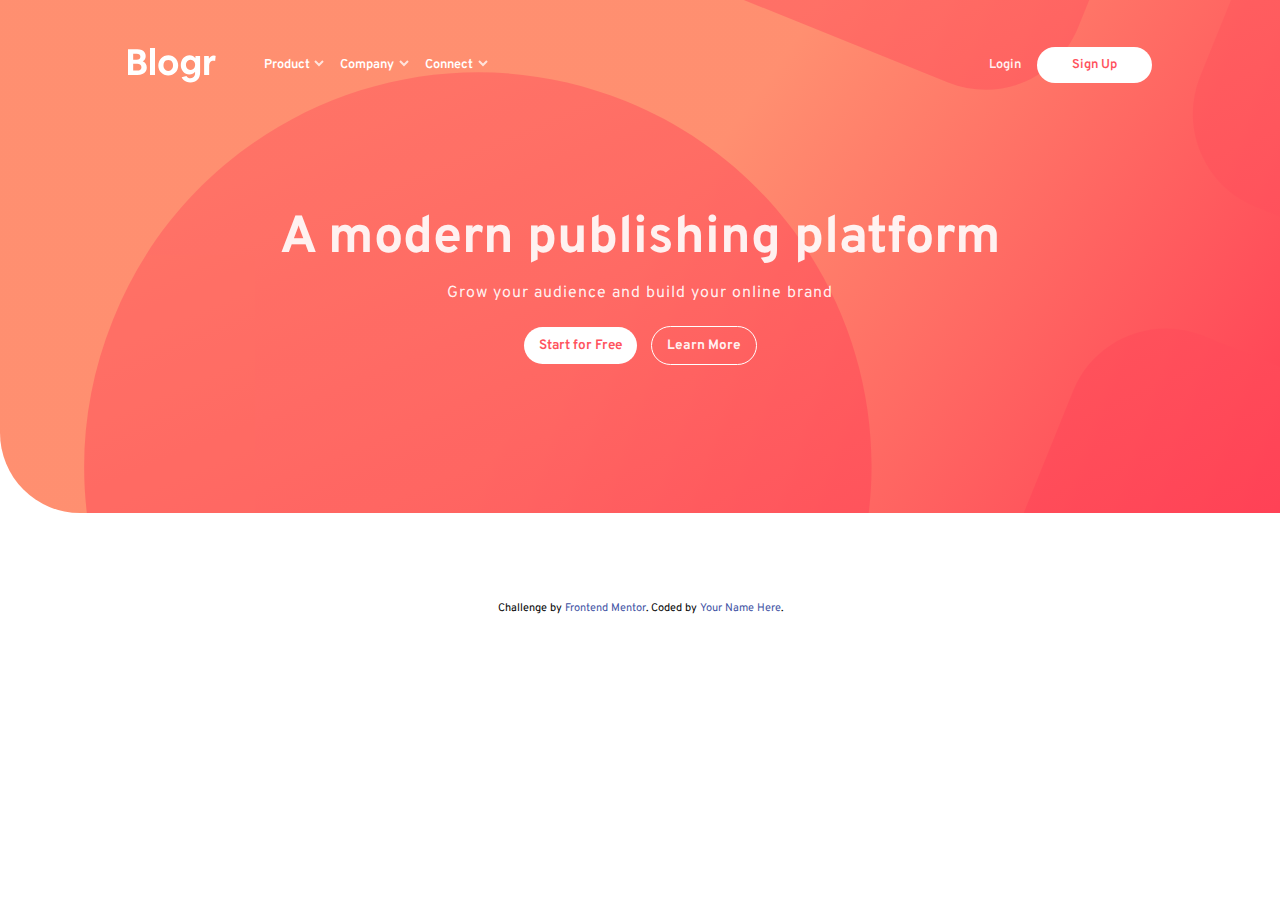
==== Blogr-Landing-Page/index.html @ 856e655e "header alterations" ====
<!DOCTYPE html>
<html lang="en">

<head>
    <meta charset="UTF-8">
    <meta http-equiv="X-UA-Compatible" content="IE=edge">
    <meta name="viewport" content="width=device-width, initial-scale=1.0">
    <title>FrontEnd Mentor / Blog Landing Page</title>
    <link rel="stylesheet" href="style.css">
</head>

<body>
    <header>

        <nav class="container">
            <div class="navbar">
                <a href="#"><img src="images/logo.svg" alt="Blogr logo"></a>
                <div class="nav-items">

                    <ul class="nav">
                        <li id="nav-item">
                            Product <div class="drop-arrow">
                            </div>
                        </li>
                        <div class="drop-content">
                            <a href="#">Overview</a>
                            <a href="#">Pricing</a>
                            <a href="#">Marketplace</a>
                            <a href="#">Features</a>
                            <a href="#">Integrations</a>
                        </div>

                        <li id="nav-item-company">
                            Company <div class="drop-arrow-company">
                            </div>
                        </li>
                        <div class="drop-content-company">
                            <a href="#">About</a>
                            <a href="#">Team</a>
                            <a href="#">Blog</a>
                            <a href="#">Careers</a>
                        </div>

                        <li id="nav-item-connect">
                            Connect <div class="drop-arrow-connect">
                            </div>
                        </li>
                        <div class="drop-content-connect">
                            <a href="#">Contact</a>
                            <a href="#">Newsletter</a>
                            <a href="#">LinkedIn</a>

                        </div>
                    </ul>

                    <ul class="log">
                        <li><a href="#">Login</a></li>
                        <li><a href="#" class="btn">Sign Up</a></li>
                    </ul>
                </div>

            </div>
        </nav> <!-- Container End-->

        <div class="overlay">
            <h1>A modern publishing platform</h1>
            <p>Grow your audience and build your online brand</p>
            <div class="header-buttons">
                <a href="#" class="header-btn-dark">Start for Free</a>
                <a href="#" class="header-btn-light">Learn More</a>
            </div>
        </div>
    </header>


    <!-- 
    Start for Free
    Learn More

    Designed for the future

    Introducing an extensible editor
    Blogr features an exceedingly intuitive interface which lets you focus on one thing: creating content.
    The editor supports management of multiple blogs and allows easy manipulation of embeds such as images,
    videos, and Markdown. Extensibility with plugins and themes provide easy ways to add functionality or
    change the looks of a blog.

    Robust content management
    Flexible content management enables users to easily move through posts. Increase the usability of your blog
    by adding customized categories, sections, format, or flow. With this functionality, you’re in full control.

    State of the Art Infrastructure
    With reliability and speed in mind, worldwide data centers provide the backbone for ultra-fast connectivity.
    This ensures your site will load instantly, no matter where your readers are, keeping your site competitive.

    Free, open, simple
    Blogr is a free and open source application backed by a large community of helpful developers. It supports
    features such as code syntax highlighting, RSS feeds, social media integration, third-party commenting tools,
    and works seamlessly with Google Analytics. The architecture is clean and is relatively easy to learn.

    Powerful tooling
    Batteries included. We built a simple and straightforward CLI tool that makes customization and deployment a breeze,
    but
    capable of producing even the most complicated sites.

    Product

    Overview
    Pricing
    Marketplace
    Features
    Integrations

    Company

    About
    Team
    Blog
    Careers

    Connect

    Contact
    Newsletter
    LinkedIn -->

    <div class="attribution">
        Challenge by <a href="https://www.frontendmentor.io?ref=challenge" target="_blank">Frontend Mentor</a>.
        Coded by <a href="#">Your Name Here</a>.
    </div>

    <script src="app.js"></script>
</body>

</html>
---- Blogr-Landing-Page/style.css ----
@import url('https://fonts.googleapis.com/css2?family=Overpass:wght@300;600&family=Ubuntu:wght@400;700&display=swap');

:root {

    /*
    Primary

- Light red (CTA text): hsl(356, 100%, 66%)
- Very light red (CTA hover background): hsl(355, 100%, 74%)
- Very dark blue (headings): hsl(208, 49%, 24%)

### Neutral

- White (text): hsl(0, 0%, 100%)
- Grayish blue (footer text): hsl(240, 2%, 79%)
- Very dark grayish blue (body copy): hsl(207, 13%, 34%)
- Very dark black blue (footer background): hsl(240, 10%, 16%)

### Gradient

Background gradient - Intro/CTA mobile nav:

- Very light red: hsl(13, 100%, 72%)
- Light red: hsl(353, 100%, 62%)

Background gradient - body:

- Very dark gray blue: hsl(237, 17%, 21%)
- Very dark desaturated blue: hsl(237, 23%, 32%)

- Family: [Overpass](https://fonts.google.com/specimen/Overpass?preview.text_type=custom)
- Weights: 300, 600

- Family: [Ubuntu](https://fonts.google.com/specimen/Ubuntu?preview.text_type=custom)
- Weights: 400, 500, 700
    */
}


* {
    margin: 0;
    padding: 0;
    box-sizing: border-box;
}

html,
body {
    height: 100%;
}

body {
    font-size: 1rem;
    font-family: 'Overpass', sans-serif;
    line-height: 1;
    max-width: 1444px;
    margin-inline: auto;
}

img,
picture,
video,
canvas,
svg {
    display: block;
    max-width: 100%;
}

input,
button,
textarea,
select {
    font: inherit;
}

ul li {
    list-style: none;
}

a {
    text-decoration: none;
}

p {
    font-size: .75rem;
    line-height: 1.5;
}



header {
    position: relative;
    margin-bottom: 0;
    overflow: hidden;
}

.container {
    width: 80%;
    max-width: 80%;
    margin: 0 auto;
}

.navbar {
    display: flex;
    align-items: center;
    gap: 3rem;
    margin-top: 3rem;
    color: hsl(0, 0%, 100%);
    position: relative;
    z-index: 99;
}

.nav-items {
    display: flex;
    justify-content: space-between;
    align-items: center;
    width: 100%;
}

.nav-items ul {
    display: flex;
    align-items: flex-end;
    font-size: .80rem;
    font-weight: 600;
    gap: 1rem;
}




.nav li {
    display: flex;
    align-items: center;
    gap: 0.3rem;
    cursor: pointer;

}


.nav li img {
    position: relative;
    top: -1px;
}

.nav-items .log li a {
    color: rgba(255, 255, 255, 0.905);
    font-weight: 600;
}

#nav-item:hover,
#nav-item-company:hover,
#nav-item-connect:hover {
    text-decoration: underline;
    text-shadow: 0 0 1px white;
}


.drop-content,
.drop-content-company,
.drop-content-connect {
    display: none;
    position: absolute;
    top: 75px;
    background-color: #f9f9f9;
    border-radius: .25rem;
    min-width: 160px;
    box-shadow: 0px 8px 16px 0px rgba(0, 0, 0, 0.2);
    z-index: 1;
    font-weight: 400;
}

.drop-content {
    left: 120px;
}

.drop-content-company {
    left: 210px;
}

.drop-content-connect {
    left: 305px;
}

.drop-content a,
.drop-content-company a,
.drop-content-connect a {
    float: none;
    color: black;
    padding: 12px 16px;
    text-decoration: none;
    display: block;
    text-align: left;
}

.drop-content a:hover,
.drop-content-company a:hover,
.drop-content-connect a:hover {
    font-weight: 600;
}

.drop-arrow,
.drop-arrow-company,
.drop-arrow-connect {
    background: url('images/icon-arrow-light.svg');
    background-repeat: no-repeat;
    width: 10px;
    height: 10px;
}

.up-arrow {
    transform: rotate(180deg);
    position: relative;
    top: -2px;
}

.active {
    display: block;
}

.log {
    font-weight: 400;
}

.log li a:not([class]):hover {
    text-decoration: underline;
    text-shadow: 0 0 1px white, 0 0 1px white;
}

.btn {
    padding: 10px 35px;
    background: hsla(0, 0%, 100%);
    border-radius: 50px;
    color: hsl(356, 100%, 66%) !important;
    font-weight: 600 !important;
}

.btn:hover {
    background: hsla(0, 0%, 100%, 0.411);
    border-radius: 1rem;
    text-shadow: 0 0 1px white, 0 0 1px white;
    color: #f9f9f9 !important;
}



.overlay {
    position: relative;
    overflow: hidden;
    top: -90px;
    width: 100%;
    isolation: isolate;
    background: linear-gradient(0.35turn, hsl(13, 100%, 72%)50%, hsl(353, 100%, 62%));
    padding: 220px 0 160px 0;
    border-bottom-left-radius: 5rem;
    color: rgba(255, 255, 255, 0.905);
    text-align: center;
    background-blend-mode: saturation;
}

.overlay::after {
    content: '';
    position: absolute;
    inset: 0;
    background-image: url('images/bg-pattern-intro-desktop.svg');
    background-size: 248%;
    background-repeat: no-repeat;
    background-position: 27% 52%;
    width: 100%;
    height: fit-content;
    padding: 269px 0;
    opacity: .7;
    z-index: -1;
    background-blend-mode: color-dodge;
}

.overlay h1 {
    font-size: 3.25rem;
    margin-bottom: 1rem;
}

.overlay p {
    font-size: 1rem;
    font-weight: 400;
    letter-spacing: .1ch;
}


.header-buttons {
    margin-top: 2rem;
}

.header-buttons a {
    color: rgba(255, 255, 255, 0.905);
    font-size: .85rem;
}

.header-btn-dark {
    padding: 10px 15px;
    background: hsla(0, 0%, 100%);
    border-radius: 50px;
    color: hsl(356, 100%, 66%) !important;
    font-weight: 600 !important;
    margin-right: 10px;
}

.header-btn-light {
    padding: 10px 15px;
    border: 1px solid #fff;
    border-radius: 50px;
    font-weight: bolder !important;
}


@media(max-width:375px) {}



/* ATRIBUTION*/
.attribution {
    font-size: 11px;
    text-align: center;
}

.attribution a {
    color: hsl(228, 45%, 44%);
}
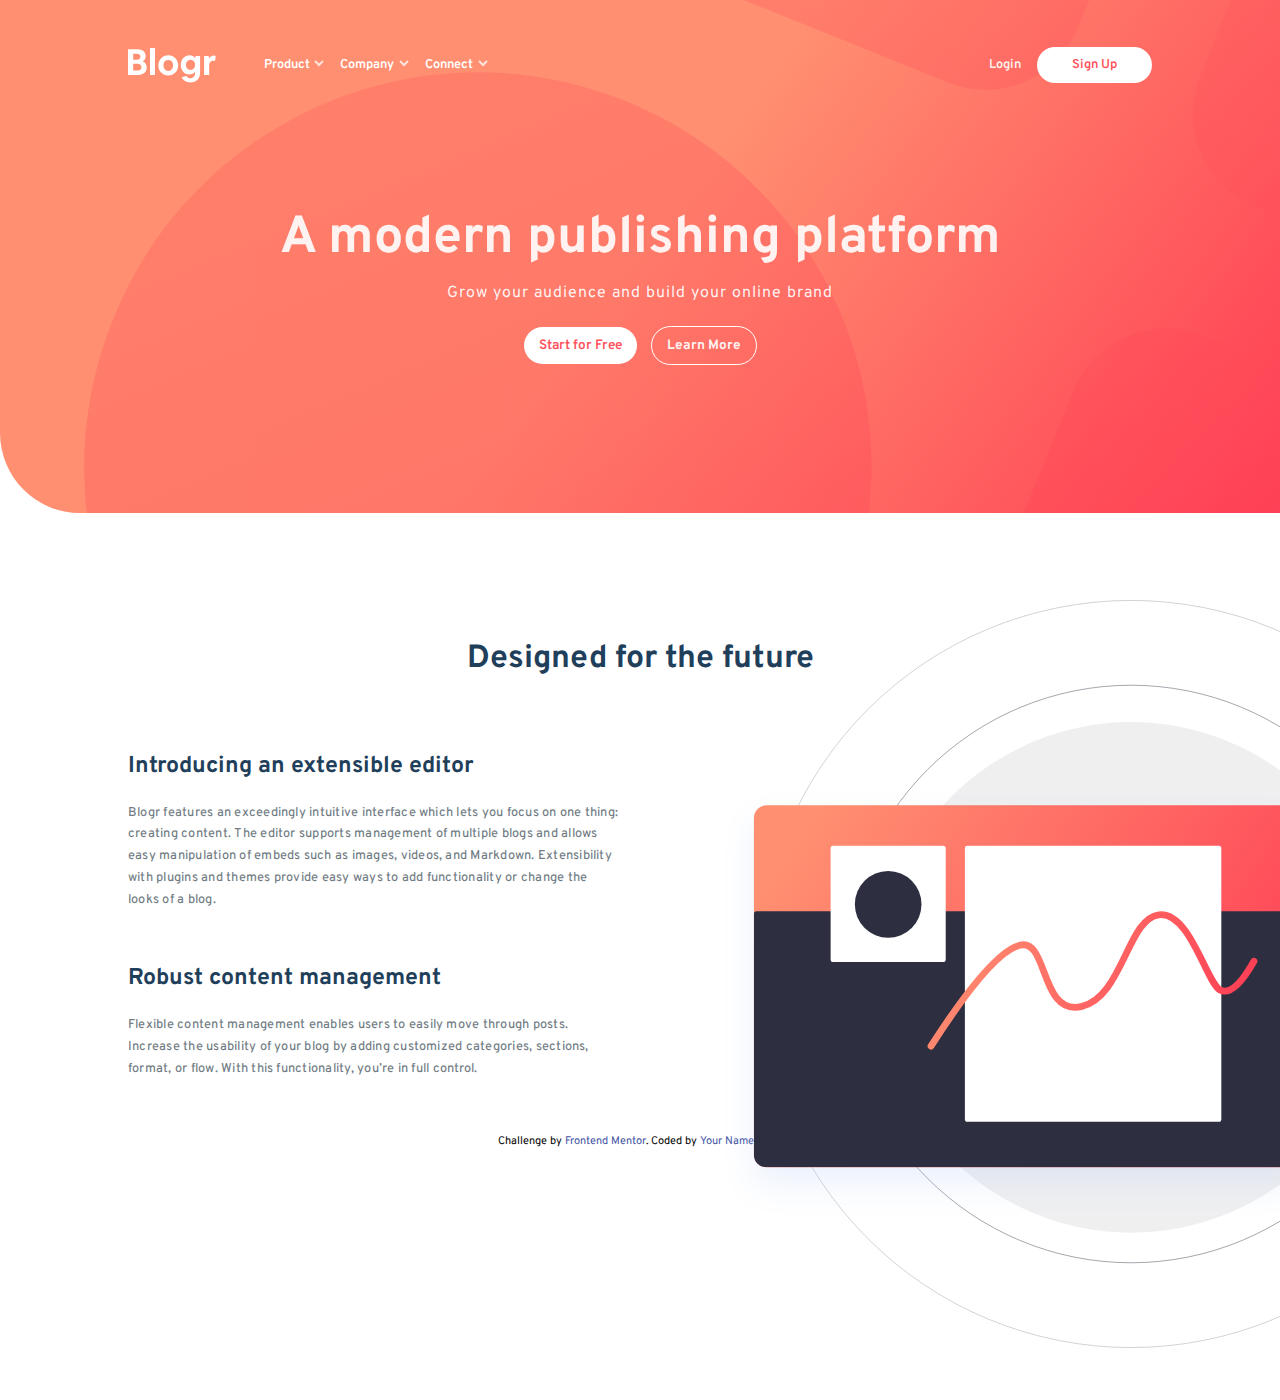
==== commit c81e21cc: "main section added" ====
--- a/Blogr-Landing-Page/index.html
+++ b/Blogr-Landing-Page/index.html
@@ -69,25 +69,35 @@
                 <a href="#" class="header-btn-dark">Start for Free</a>
                 <a href="#" class="header-btn-light">Learn More</a>
             </div>
+        </div><!-- Overlay end-->
+    </header>
+    <main>
+        <h2 class="section-title">Designed for the future</h2>
+        <div class="container main-content">
+            <div class="left">
+                <h4>Introducing an extensible editor</h4>
+                <p>Blogr features an exceedingly intuitive interface which lets you focus on one thing: creating
+                    content.
+                    The editor supports management of multiple blogs and allows easy manipulation of embeds such as
+                    images,
+                    videos, and Markdown. Extensibility with plugins and themes provide easy ways to add functionality
+                    or
+                    change the looks of a blog.</p>
+                <h4>Robust content management</h4>
+                <p>
+                    Flexible content management enables users to easily move through posts. Increase the usability of
+                    your blog
+                    by adding customized categories, sections, format, or flow. With this functionality, you’re in full
+                    control.</p>
+            </div><!-- left end-->
+
         </div>
-    </header>
+        <div class="right"></div>
+    </main>
 
 
     <!-- 
-    Start for Free
-    Learn More
-
-    Designed for the future
-
-    Introducing an extensible editor
-    Blogr features an exceedingly intuitive interface which lets you focus on one thing: creating content.
-    The editor supports management of multiple blogs and allows easy manipulation of embeds such as images,
-    videos, and Markdown. Extensibility with plugins and themes provide easy ways to add functionality or
-    change the looks of a blog.
-
-    Robust content management
-    Flexible content management enables users to easily move through posts. Increase the usability of your blog
-    by adding customized categories, sections, format, or flow. With this functionality, you’re in full control.
+    
 
     State of the Art Infrastructure
     With reliability and speed in mind, worldwide data centers provide the backbone for ultra-fast connectivity.
--- a/Blogr-Landing-Page/style.css
+++ b/Blogr-Landing-Page/style.css
@@ -1,4 +1,4 @@
-@import url('https://fonts.googleapis.com/css2?family=Overpass:wght@300;600&family=Ubuntu:wght@400;700&display=swap');
+@import url('https://fonts.googleapis.com/css2?family=Overpass:wght@300;500;600&family=Ubuntu:wght@400;700&display=swap');
 
 :root {
 
@@ -253,22 +253,22 @@
     border-bottom-left-radius: 5rem;
     color: rgba(255, 255, 255, 0.905);
     text-align: center;
-    background-blend-mode: saturation;
 }
 
 .overlay::after {
     content: '';
     position: absolute;
     inset: 0;
+    z-index: -1;
+
     background-image: url('images/bg-pattern-intro-desktop.svg');
     background-size: 248%;
     background-repeat: no-repeat;
     background-position: 27% 52%;
-    width: 100%;
-    height: fit-content;
+
     padding: 269px 0;
-    opacity: .7;
-    z-index: -1;
+    opacity: .4;
+
     background-blend-mode: color-dodge;
 }
 
@@ -310,6 +310,59 @@
 }
 
 
+/** Main **/
+main {
+    padding-top: 2.5rem;
+}
+
+.section-title {
+    text-align: center;
+    font-size: 2rem;
+    color: hsl(208, 49%, 24%);
+}
+
+.main-content {
+    position: relative;
+    inset: 0;
+    overflow: hidden;
+    padding-bottom: 0px;
+}
+
+.left {
+    margin-top: 5rem;
+    max-width: 50%;
+}
+
+.left h4 {
+    font-size: 1.44rem;
+    margin-bottom: 1.55rem;
+    color: hsl(208, 49%, 24%);
+}
+
+.left p {
+    font-size: .8rem;
+    margin-bottom: 3.5rem;
+    color: hsl(207deg 13% 34% / 78%);
+    font-weight: 500;
+    letter-spacing: .03ch;
+    line-height: 1.7;
+    padding-right: 20px;
+}
+
+.right {
+    width: 50%;
+    position: absolute;
+    top: 600px;
+    right: -240px;
+    background-image: url('images/illustration-editor-desktop.svg');
+    background-repeat: no-repeat;
+    background-size: 98%;
+
+    padding: 400px;
+    z-index: 999;
+}
+
+
 @media(max-width:375px) {}
 
 
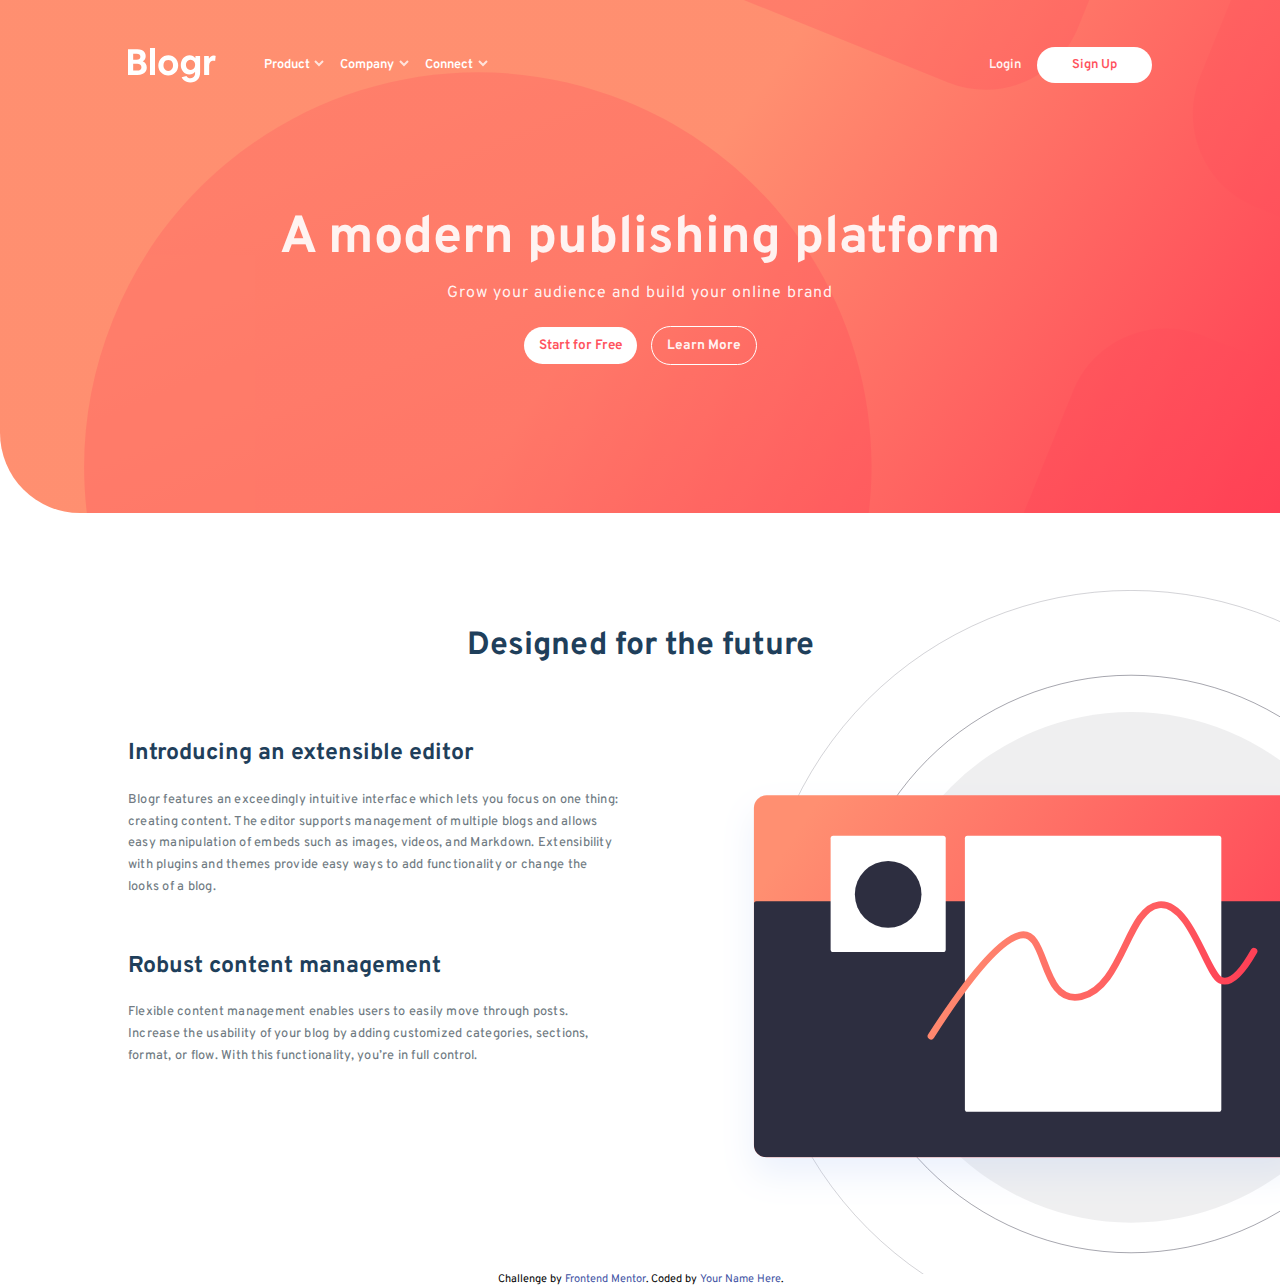
==== commit 939ccc1d: "main fixed" ====
--- a/Blogr-Landing-Page/index.html
+++ b/Blogr-Landing-Page/index.html
@@ -91,7 +91,7 @@
                     control.</p>
             </div><!-- left end-->
 
-        </div>
+        </div><!-- Container main-content-->
         <div class="right"></div>
     </main>
 
--- a/Blogr-Landing-Page/style.css
+++ b/Blogr-Landing-Page/style.css
@@ -54,6 +54,7 @@
     line-height: 1;
     max-width: 1444px;
     margin-inline: auto;
+    overflow-x: hidden;
 }
 
 img,
@@ -91,6 +92,7 @@
     position: relative;
     margin-bottom: 0;
     overflow: hidden;
+    max-height: 590px;
 }
 
 .container {
@@ -312,7 +314,10 @@
 
 /** Main **/
 main {
+    position: relative;
     padding-top: 2.5rem;
+    max-width: 1440px;
+    overflow-x: hidden;
 }
 
 .section-title {
@@ -324,8 +329,7 @@
 .main-content {
     position: relative;
     inset: 0;
-    overflow: hidden;
-    padding-bottom: 0px;
+    padding-bottom: 150px;
 }
 
 .left {
@@ -352,7 +356,7 @@
 .right {
     width: 50%;
     position: absolute;
-    top: 600px;
+    top: 00px;
     right: -240px;
     background-image: url('images/illustration-editor-desktop.svg');
     background-repeat: no-repeat;
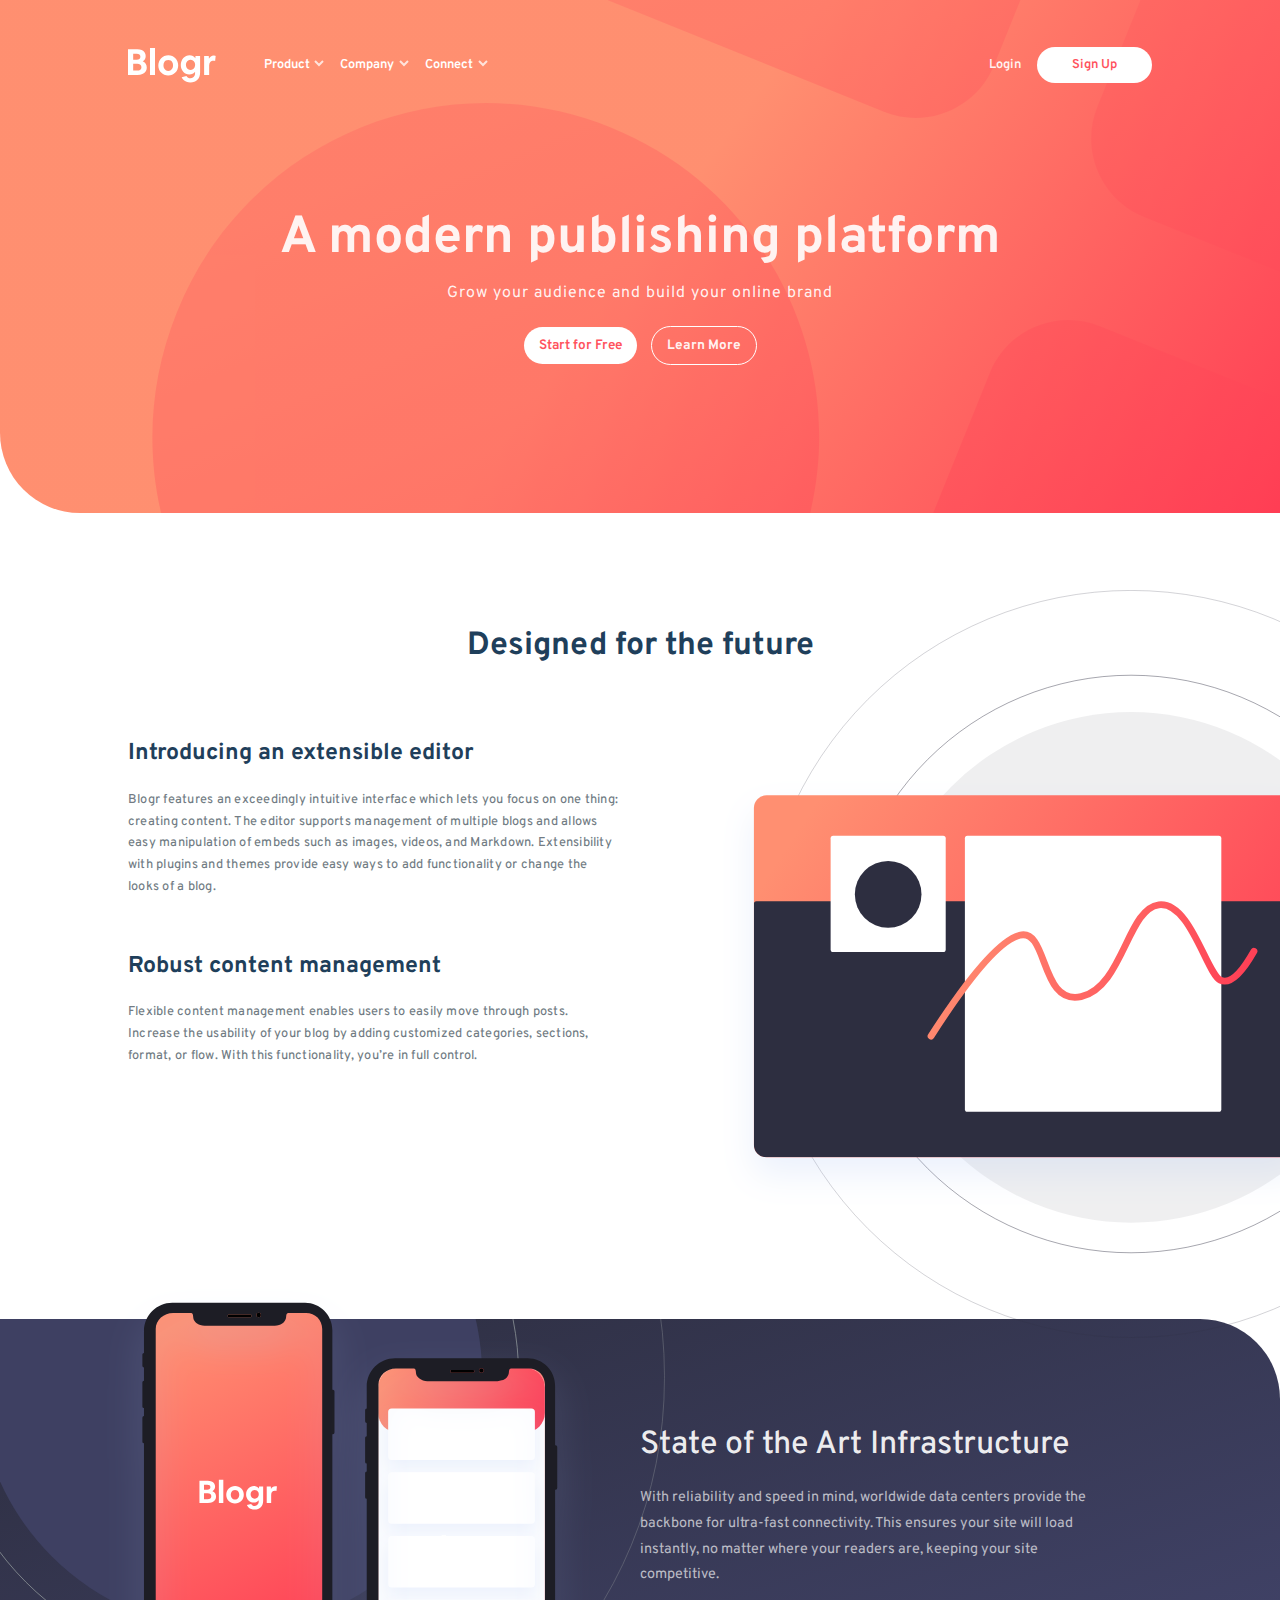
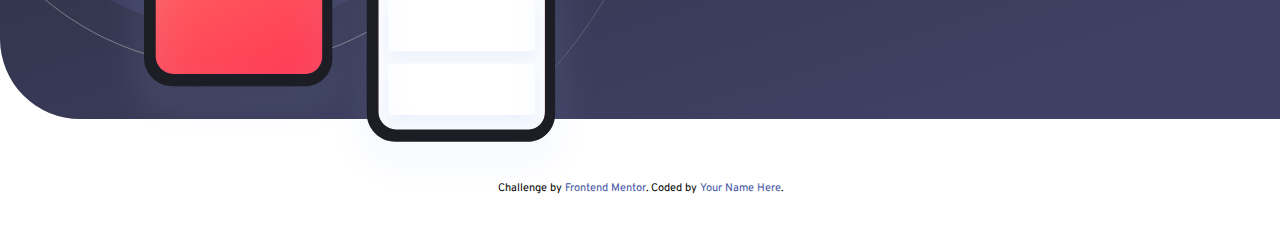
==== commit 5106b2e8: "banner added" ====
--- a/Blogr-Landing-Page/index.html
+++ b/Blogr-Landing-Page/index.html
@@ -93,16 +93,28 @@
 
         </div><!-- Container main-content-->
         <div class="right"></div>
+
+        <div class="banner">
+            <div class="container ">
+                <div class="banner-left">
+                </div>
+
+                <div class="banner-right">
+                    <h4 class="banner-title">State of the Art Infrastructure</h4>
+                    <p>With reliability and speed in mind, worldwide data centers provide the backbone for ultra-fast
+                        connectivity.
+                        This ensures your site will load instantly, no matter where your readers are, keeping your site
+                        competitive.</p>
+                </div>
+                <!--container end-->
+            </div>
+            <!--banner end-->
+
+        </div>
     </main>
 
 
     <!-- 
-    
-
-    State of the Art Infrastructure
-    With reliability and speed in mind, worldwide data centers provide the backbone for ultra-fast connectivity.
-    This ensures your site will load instantly, no matter where your readers are, keeping your site competitive.
-
     Free, open, simple
     Blogr is a free and open source application backed by a large community of helpful developers. It supports
     features such as code syntax highlighting, RSS feeds, social media integration, third-party commenting tools,
--- a/Blogr-Landing-Page/style.css
+++ b/Blogr-Landing-Page/style.css
@@ -52,8 +52,9 @@
     font-size: 1rem;
     font-family: 'Overpass', sans-serif;
     line-height: 1;
-    max-width: 1444px;
-    margin-inline: auto;
+
+    max-width: 1440px;
+    margin-inline: 0 auto;
     overflow-x: hidden;
 }
 
@@ -96,6 +97,7 @@
 }
 
 .container {
+    display: block;
     width: 80%;
     max-width: 80%;
     margin: 0 auto;
@@ -264,9 +266,9 @@
     z-index: -1;
 
     background-image: url('images/bg-pattern-intro-desktop.svg');
-    background-size: 248%;
+    background-size: 210%;
     background-repeat: no-repeat;
-    background-position: 27% 52%;
+    background-position: 25% 52%;
 
     padding: 269px 0;
     opacity: .4;
@@ -317,7 +319,7 @@
     position: relative;
     padding-top: 2.5rem;
     max-width: 1440px;
-    overflow-x: hidden;
+
 }
 
 .section-title {
@@ -367,6 +369,69 @@
 }
 
 
+
+/** Banner **/
+
+.banner {
+    position: relative;
+    padding: 110px 0 290px 0;
+    background: linear-gradient(0.45turn, hsl(237, 17%, 21%), hsl(237, 23%, 32%)85%);
+    border-bottom-left-radius: 5rem;
+    border-top-right-radius: 5rem;
+
+    margin-top: 45px;
+    margin-bottom: 4rem;
+}
+
+.banner::after {
+    content: '';
+    position: absolute;
+    inset: 0;
+
+    background-image: url('images/bg-pattern-circles.svg');
+    background-size: 68%;
+    background-repeat: no-repeat;
+    background-position: -205px 80%;
+}
+
+.banner-left {
+    position: absolute;
+    inset: 0;
+    top: -89px;
+    left: 30px;
+    width: 50%;
+    background-image: url(images/illustration-phones.svg);
+    background-repeat: no-repeat;
+    background-size: 76%;
+    background-position: center;
+    padding-top: 420px;
+    padding-bottom: 200px;
+    z-index: 2;
+}
+
+.banner-right {
+    width: 50%;
+    color: rgba(255, 255, 255, 0.905);
+    float: right;
+}
+
+.banner-right h4 {
+    position: relative;
+    z-index: 4;
+    font-size: 2rem;
+    font-weight: 500;
+    margin-bottom: 1.5rem;
+    color: rgba(255, 255, 255, 0.905);
+}
+
+.banner-right p {
+    color: rgba(255, 255, 255, 0.665);
+    line-height: 1.8;
+    font-size: .90rem;
+    font-weight: 400;
+    padding-right: 45px;
+}
+
 @media(max-width:375px) {}
 
 
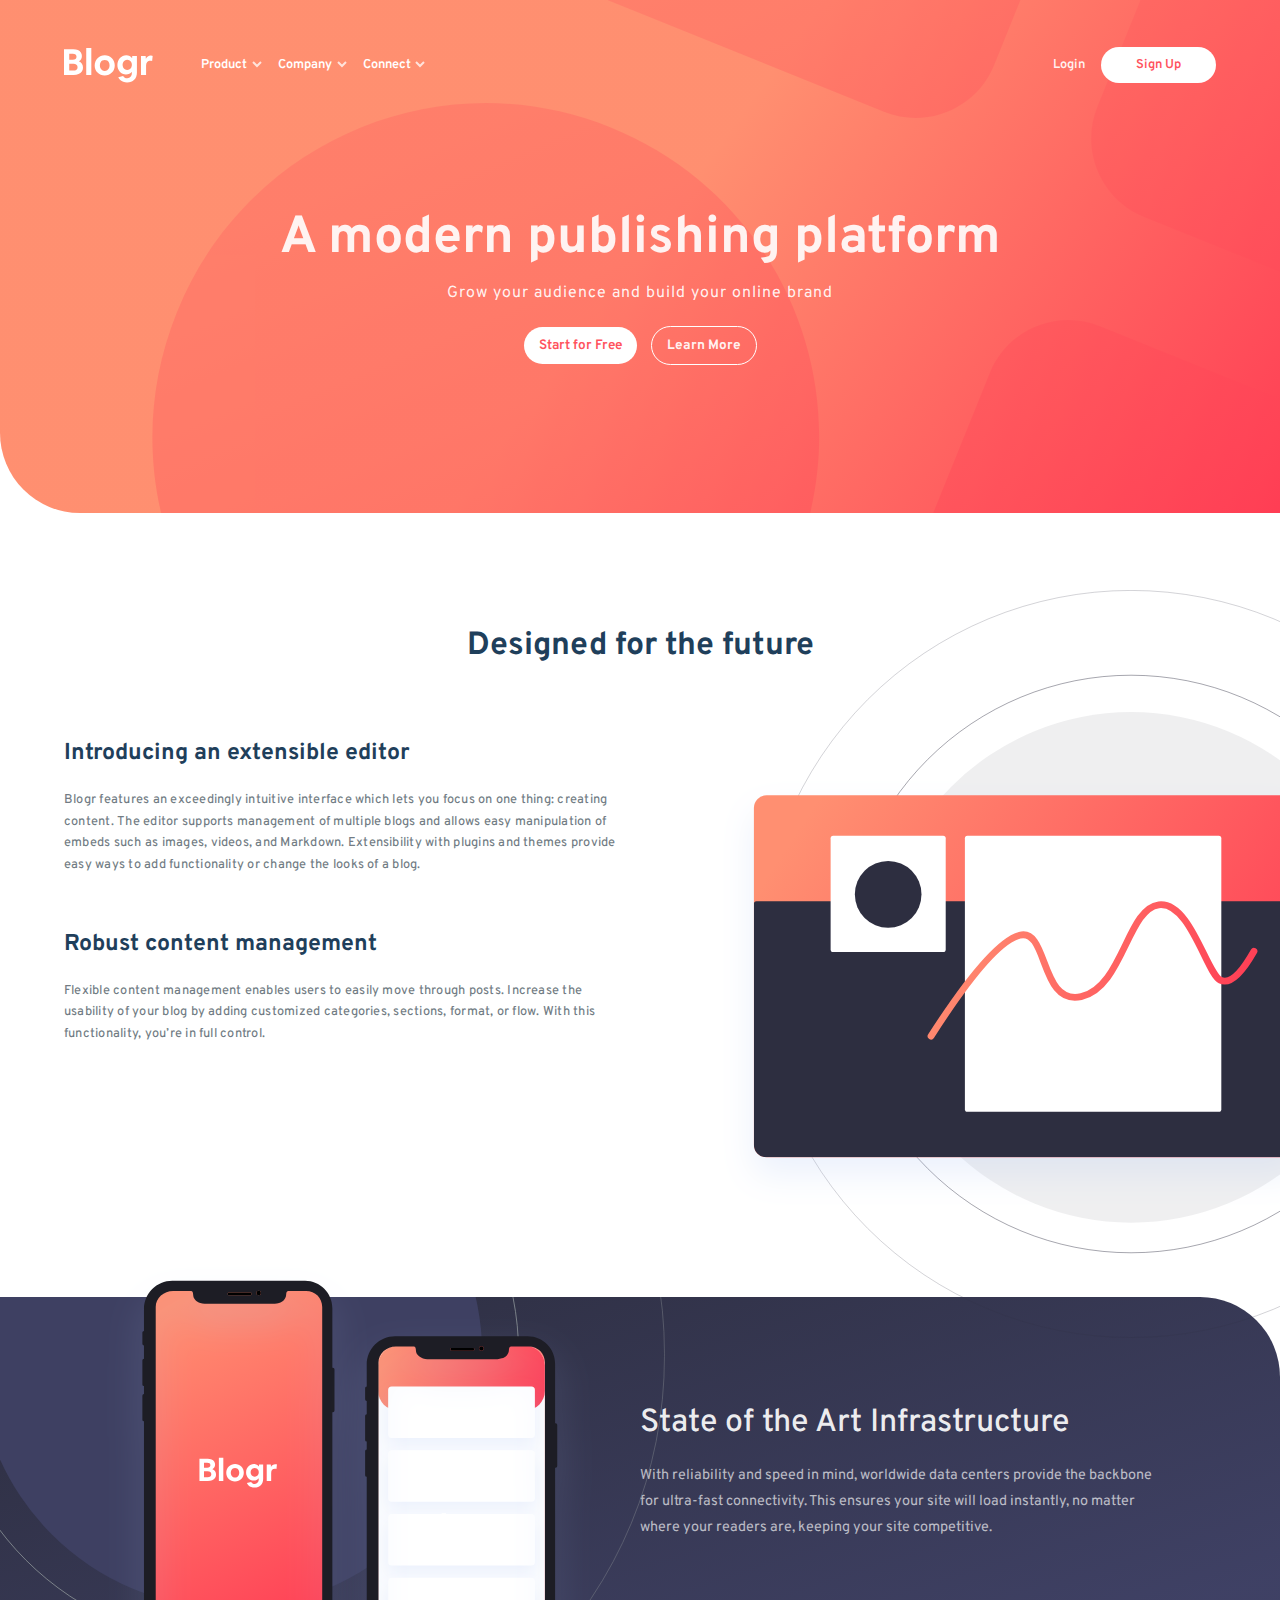
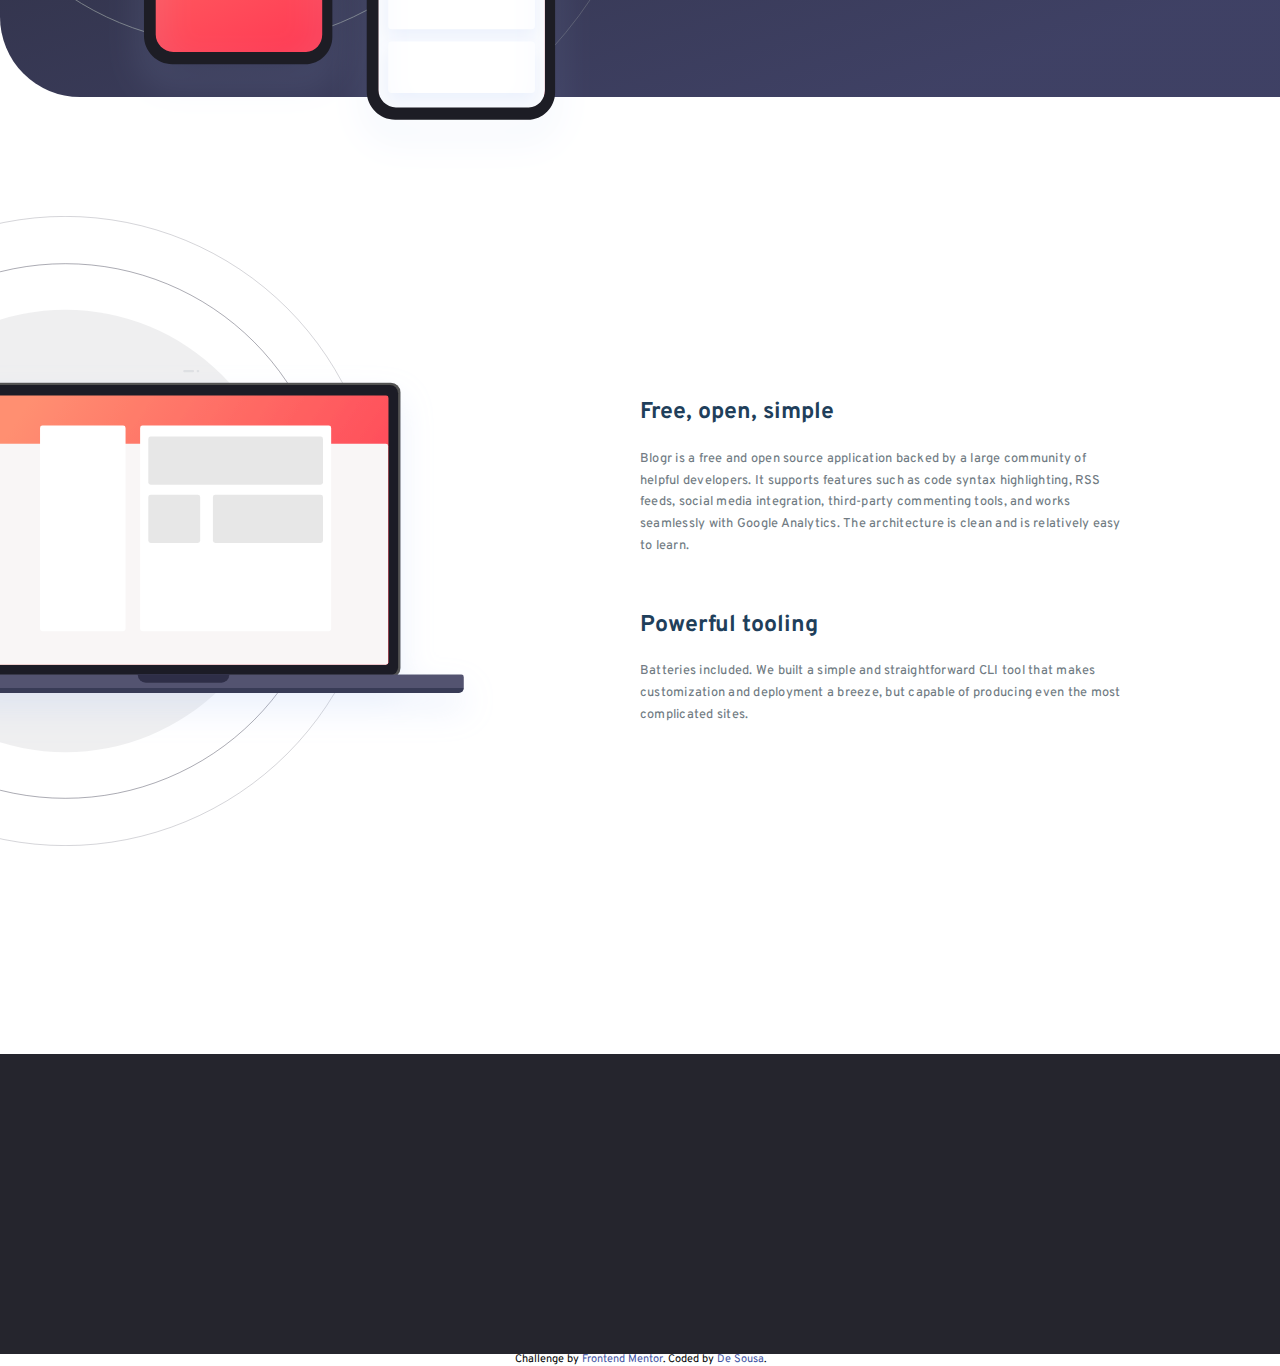
==== commit d3d10a7d: "tools section added" ====
--- a/Blogr-Landing-Page/index.html
+++ b/Blogr-Landing-Page/index.html
@@ -11,57 +11,57 @@
 
 <body>
     <header>
+        <div class="container">
+            <nav>
+                <div class="navbar">
+                    <a href="#"><img src="images/logo.svg" alt="Blogr logo"></a>
+                    <div class="nav-items">
 
-        <nav class="container">
-            <div class="navbar">
-                <a href="#"><img src="images/logo.svg" alt="Blogr logo"></a>
-                <div class="nav-items">
+                        <ul class="nav">
+                            <li id="nav-item">
+                                Product <div class="drop-arrow">
+                                </div>
+                            </li>
+                            <div class="drop-content">
+                                <a href="#">Overview</a>
+                                <a href="#">Pricing</a>
+                                <a href="#">Marketplace</a>
+                                <a href="#">Features</a>
+                                <a href="#">Integrations</a>
+                            </div>
 
-                    <ul class="nav">
-                        <li id="nav-item">
-                            Product <div class="drop-arrow">
+                            <li id="nav-item-company">
+                                Company <div class="drop-arrow-company">
+                                </div>
+                            </li>
+                            <div class="drop-content-company">
+                                <a href="#">About</a>
+                                <a href="#">Team</a>
+                                <a href="#">Blog</a>
+                                <a href="#">Careers</a>
                             </div>
-                        </li>
-                        <div class="drop-content">
-                            <a href="#">Overview</a>
-                            <a href="#">Pricing</a>
-                            <a href="#">Marketplace</a>
-                            <a href="#">Features</a>
-                            <a href="#">Integrations</a>
-                        </div>
 
-                        <li id="nav-item-company">
-                            Company <div class="drop-arrow-company">
+                            <li id="nav-item-connect">
+                                Connect <div class="drop-arrow-connect">
+                                </div>
+                            </li>
+                            <div class="drop-content-connect">
+                                <a href="#">Contact</a>
+                                <a href="#">Newsletter</a>
+                                <a href="#">LinkedIn</a>
+
                             </div>
-                        </li>
-                        <div class="drop-content-company">
-                            <a href="#">About</a>
-                            <a href="#">Team</a>
-                            <a href="#">Blog</a>
-                            <a href="#">Careers</a>
-                        </div>
+                        </ul>
 
-                        <li id="nav-item-connect">
-                            Connect <div class="drop-arrow-connect">
-                            </div>
-                        </li>
-                        <div class="drop-content-connect">
-                            <a href="#">Contact</a>
-                            <a href="#">Newsletter</a>
-                            <a href="#">LinkedIn</a>
+                        <ul class="log">
+                            <li><a href="#">Login</a></li>
+                            <li><a href="#" class="btn">Sign Up</a></li>
+                        </ul>
+                    </div>
 
-                        </div>
-                    </ul>
-
-                    <ul class="log">
-                        <li><a href="#">Login</a></li>
-                        <li><a href="#" class="btn">Sign Up</a></li>
-                    </ul>
                 </div>
-
-            </div>
-        </nav> <!-- Container End-->
-
+            </nav> <!-- Container End-->
+        </div>
         <div class="overlay">
             <h1>A modern publishing platform</h1>
             <p>Grow your audience and build your online brand</p>
@@ -70,6 +70,7 @@
                 <a href="#" class="header-btn-light">Learn More</a>
             </div>
         </div><!-- Overlay end-->
+
     </header>
     <main>
         <h2 class="section-title">Designed for the future</h2>
@@ -94,8 +95,8 @@
         </div><!-- Container main-content-->
         <div class="right"></div>
 
-        <div class="banner">
-            <div class="container ">
+        <section class="banner">
+            <div class="container">
                 <div class="banner-left">
                 </div>
 
@@ -106,24 +107,45 @@
                         This ensures your site will load instantly, no matter where your readers are, keeping your site
                         competitive.</p>
                 </div>
-                <!--container end-->
             </div>
-            <!--banner end-->
+            <!--container end-->
+        </section>
+        <!--banner end-->
 
-        </div>
+        <section class="tools">
+            <div class="container">
+                <div class="tools-left"></div>
+
+
+                <div class="tools-right">
+                    <h4>Free, open, simple</h4>
+                    <p>Blogr is a free and open source application backed by a large community of helpful developers. It
+                        supports
+                        features such as code syntax highlighting, RSS feeds, social media integration, third-party
+                        commenting tools,
+                        and works seamlessly with Google Analytics. The architecture is clean and is relatively easy to
+                        learn.</p>
+
+                    <h4>Powerful tooling</h4>
+                    <p>Batteries included. We built a simple and straightforward CLI tool that makes customization and
+                        deployment a breeze,
+                        but
+                        capable of producing even the most complicated sites.</p>
+                </div><!-- Tools right end-->
+            </div> <!-- Container End-->
+        </section>
     </main>
+    <footer>
+
+    </footer>
 
 
     <!-- 
-    Free, open, simple
-    Blogr is a free and open source application backed by a large community of helpful developers. It supports
-    features such as code syntax highlighting, RSS feeds, social media integration, third-party commenting tools,
-    and works seamlessly with Google Analytics. The architecture is clean and is relatively easy to learn.
+    
+    
 
-    Powerful tooling
-    Batteries included. We built a simple and straightforward CLI tool that makes customization and deployment a breeze,
-    but
-    capable of producing even the most complicated sites.
+    
+    
 
     Product
 
@@ -148,7 +170,7 @@
 
     <div class="attribution">
         Challenge by <a href="https://www.frontendmentor.io?ref=challenge" target="_blank">Frontend Mentor</a>.
-        Coded by <a href="#">Your Name Here</a>.
+        Coded by <a href="#">De Sousa</a>.
     </div>
 
     <script src="app.js"></script>
--- a/Blogr-Landing-Page/style.css
+++ b/Blogr-Landing-Page/style.css
@@ -53,6 +53,7 @@
     font-family: 'Overpass', sans-serif;
     line-height: 1;
 
+    width: 100%;
     max-width: 1440px;
     margin-inline: 0 auto;
     overflow-x: hidden;
@@ -90,16 +91,16 @@
 
 
 header {
-    position: relative;
+
     margin-bottom: 0;
     overflow: hidden;
     max-height: 590px;
+    max-width: 100%;
 }
 
 .container {
     display: block;
-    width: 80%;
-    max-width: 80%;
+    max-width: 90%;
     margin: 0 auto;
 }
 
@@ -250,7 +251,7 @@
     position: relative;
     overflow: hidden;
     top: -90px;
-    width: 100%;
+    max-width: 1440px;
     isolation: isolate;
     background: linear-gradient(0.35turn, hsl(13, 100%, 72%)50%, hsl(353, 100%, 62%));
     padding: 220px 0 160px 0;
@@ -318,7 +319,7 @@
 main {
     position: relative;
     padding-top: 2.5rem;
-    max-width: 1440px;
+    max-width: 100%;
 
 }
 
@@ -339,13 +340,15 @@
     max-width: 50%;
 }
 
-.left h4 {
+.left h4,
+.tools-right h4 {
     font-size: 1.44rem;
     margin-bottom: 1.55rem;
     color: hsl(208, 49%, 24%);
 }
 
-.left p {
+.left p,
+.tools-right p {
     font-size: .8rem;
     margin-bottom: 3.5rem;
     color: hsl(207deg 13% 34% / 78%);
@@ -432,6 +435,54 @@
     padding-right: 45px;
 }
 
+
+/** Tools **/
+.tools {
+    position: relative;
+
+    padding-top: 240px;
+    padding-bottom: 525px;
+
+    margin-bottom: 8rem;
+}
+
+.tools-left {
+    width: 61%;
+    position: absolute;
+    top: 55px;
+    left: -249px;
+
+    background-image: url('images/illustration-laptop-desktop.svg');
+    background-repeat: no-repeat;
+    background-size: 100%;
+
+    padding-top: 355px;
+    padding-bottom: 455px;
+
+}
+
+.tools-right {
+    position: relative;
+    width: 50%;
+    float: right;
+
+}
+
+.tools-right p {
+    padding-right: 90px;
+}
+
+
+
+/** Footer **/
+footer {
+    background: hsl(240, 10%, 16%);
+    color: hsl(240, 2%, 79%);
+
+    padding-block: 150px;
+    border-top-right-radius: ;
+}
+
 @media(max-width:375px) {}
 
 
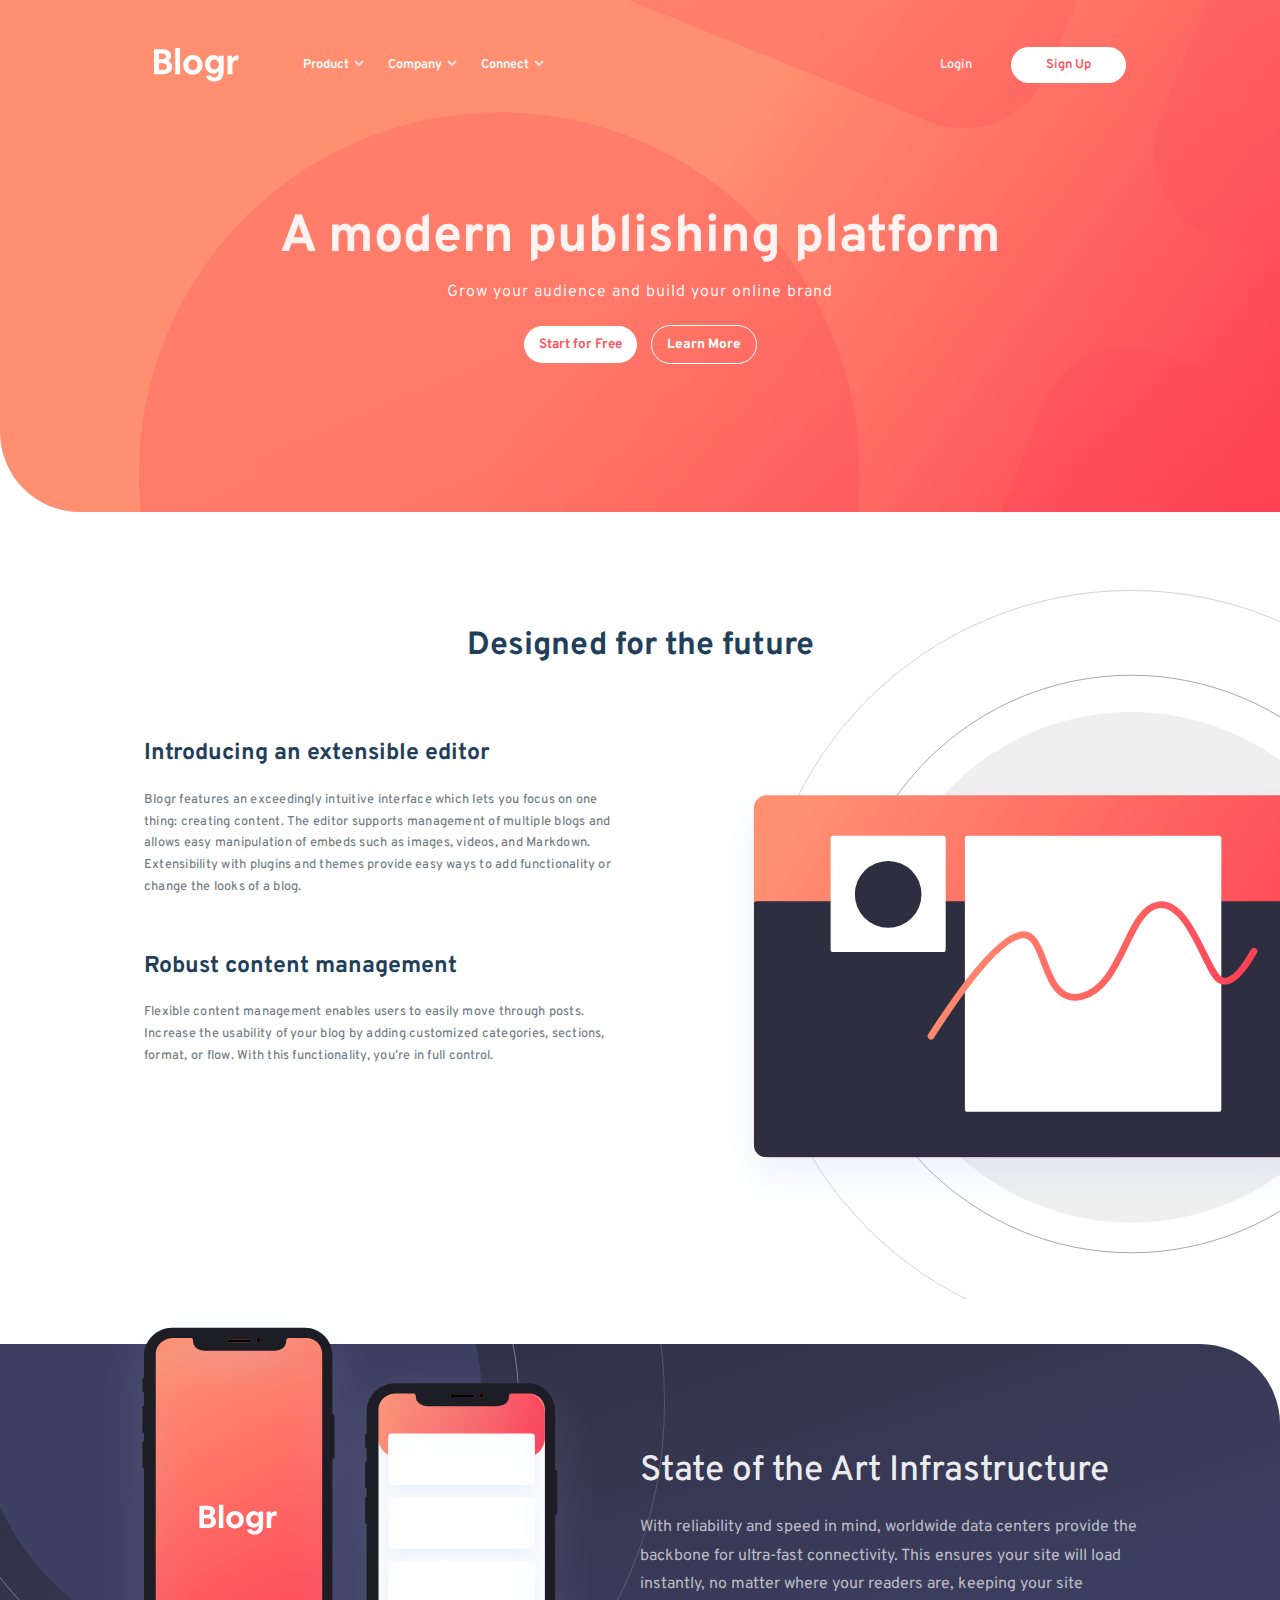
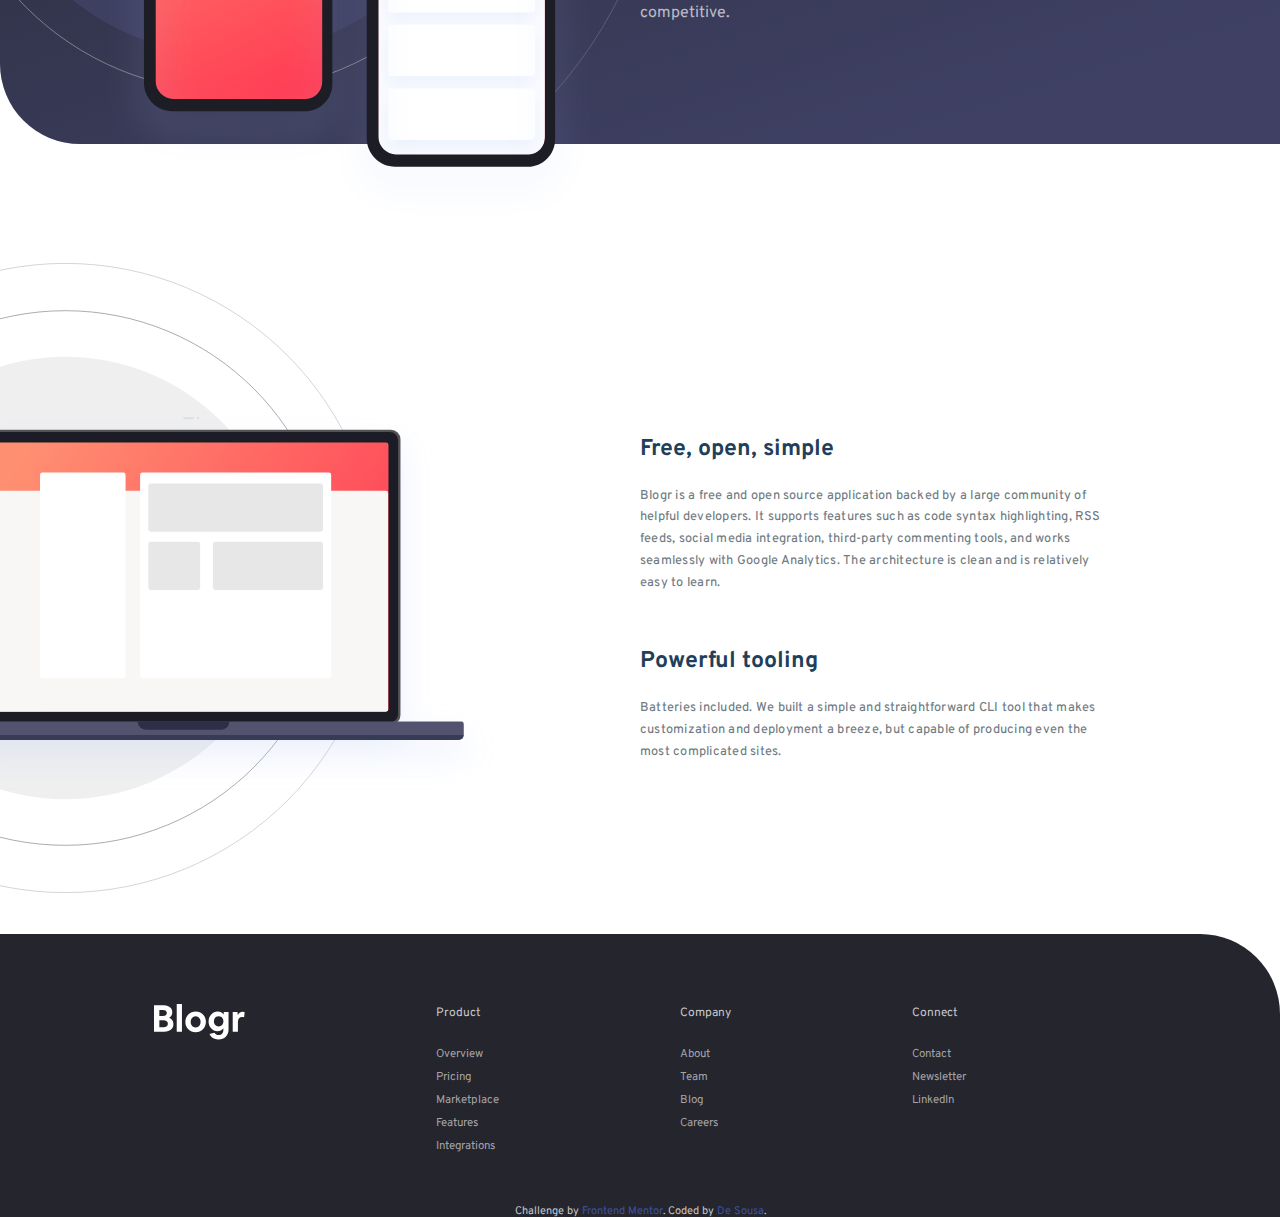
==== commit d6f360aa: "footer finished" ====
--- a/Blogr-Landing-Page/index.html
+++ b/Blogr-Landing-Page/index.html
@@ -54,7 +54,7 @@
                         </ul>
 
                         <ul class="log">
-                            <li><a href="#">Login</a></li>
+                            <li class="login"><a href="#">Login</a></li>
                             <li><a href="#" class="btn">Sign Up</a></li>
                         </ul>
                     </div>
@@ -73,27 +73,33 @@
 
     </header>
     <main>
-        <h2 class="section-title">Designed for the future</h2>
-        <div class="container main-content">
-            <div class="left">
-                <h4>Introducing an extensible editor</h4>
-                <p>Blogr features an exceedingly intuitive interface which lets you focus on one thing: creating
-                    content.
-                    The editor supports management of multiple blogs and allows easy manipulation of embeds such as
-                    images,
-                    videos, and Markdown. Extensibility with plugins and themes provide easy ways to add functionality
-                    or
-                    change the looks of a blog.</p>
-                <h4>Robust content management</h4>
-                <p>
-                    Flexible content management enables users to easily move through posts. Increase the usability of
-                    your blog
-                    by adding customized categories, sections, format, or flow. With this functionality, you’re in full
-                    control.</p>
-            </div><!-- left end-->
+        <section class="designed-future">
+            <h2 class="section-title">Designed for the future</h2>
+            <div class="container main-content">
+                <div class="left">
+                    <h4>Introducing an extensible editor</h4>
+                    <p>Blogr features an exceedingly intuitive interface which lets you focus on one thing: creating
+                        content.
+                        The editor supports management of multiple blogs and allows easy manipulation of embeds such as
+                        images,
+                        videos, and Markdown. Extensibility with plugins and themes provide easy ways to add
+                        functionality
+                        or
+                        change the looks of a blog.</p>
+                    <h4>Robust content management</h4>
+                    <p>
+                        Flexible content management enables users to easily move through posts. Increase the usability
+                        of
+                        your blog
+                        by adding customized categories, sections, format, or flow. With this functionality, you’re in
+                        full
+                        control.</p>
+                </div><!-- left end-->
 
-        </div><!-- Container main-content-->
-        <div class="right"></div>
+            </div><!-- Container main-content-->
+            <div class="right"></div>
+        </section>
+
 
         <section class="banner">
             <div class="container">
@@ -115,8 +121,6 @@
         <section class="tools">
             <div class="container">
                 <div class="tools-left"></div>
-
-
                 <div class="tools-right">
                     <h4>Free, open, simple</h4>
                     <p>Blogr is a free and open source application backed by a large community of helpful developers. It
@@ -136,42 +140,58 @@
         </section>
     </main>
     <footer>
+        <div class="container footer-container">
+            <div class="logo-footer">
+                <img src="images/logo.svg" alt="blogr logo">
+            </div>
 
+
+            <div class="footer-col">
+                <p>Product</p>
+                <ul>
+                    <li><a href="#">Overview</a></li>
+                    <li><a href="#">Pricing</a></li>
+                    <li><a href="#">Marketplace</a></li>
+                    <li><a href="#">Features</a></li>
+                    <li><a href="#">Integrations</a></li>
+                </ul>
+            </div>
+
+            <div class="footer-col">
+                <p>Company</p>
+                <ul>
+                    <li><a href="#">About</a></li>
+                    <li><a href="#">Team</a></li>
+                    <li><a href="#">Blog</a></li>
+                    <li><a href="#">Careers</a></li>
+
+                </ul>
+            </div>
+
+            <div class="footer-col">
+                <p>Connect</p>
+                <ul>
+                    <li><a href="#">Contact</a></li>
+                    <li><a href="#">Newsletter</a></li>
+                    <li><a href="#">LinkedIn</a></li>
+                </ul>
+            </div>
+        </div>
+        <div class="attribution">
+            Challenge by <a href="https://www.frontendmentor.io?ref=challenge" target="_blank">Frontend Mentor</a>.
+            Coded by <a href="#">De Sousa</a>.
+        </div>
     </footer>
 
 
     <!-- 
-    
-    
-
-    
-    
-
-    Product
-
-    Overview
-    Pricing
-    Marketplace
-    Features
-    Integrations
-
-    Company
-
-    About
-    Team
-    Blog
-    Careers
-
     Connect
 
     Contact
     Newsletter
     LinkedIn -->
 
-    <div class="attribution">
-        Challenge by <a href="https://www.frontendmentor.io?ref=challenge" target="_blank">Frontend Mentor</a>.
-        Coded by <a href="#">De Sousa</a>.
-    </div>
+
 
     <script src="app.js"></script>
 </body>
--- a/Blogr-Landing-Page/style.css
+++ b/Blogr-Landing-Page/style.css
@@ -55,7 +55,7 @@
 
     width: 100%;
     max-width: 1440px;
-    margin-inline: 0 auto;
+    margin-inline: auto;
     overflow-x: hidden;
 }
 
@@ -91,7 +91,6 @@
 
 
 header {
-
     margin-bottom: 0;
     overflow: hidden;
     max-height: 590px;
@@ -112,6 +111,7 @@
     color: hsl(0, 0%, 100%);
     position: relative;
     z-index: 99;
+    padding-inline: 90px;
 }
 
 .nav-items {
@@ -119,6 +119,7 @@
     justify-content: space-between;
     align-items: center;
     width: 100%;
+    margin-left: 1rem;
 }
 
 .nav-items ul {
@@ -126,7 +127,7 @@
     align-items: flex-end;
     font-size: .80rem;
     font-weight: 600;
-    gap: 1rem;
+    gap: 1.5rem;
 }
 
 
@@ -164,7 +165,7 @@
 .drop-content-connect {
     display: none;
     position: absolute;
-    top: 75px;
+    top: 40px;
     background-color: #f9f9f9;
     border-radius: .25rem;
     min-width: 160px;
@@ -174,15 +175,15 @@
 }
 
 .drop-content {
-    left: 120px;
+    left: 238px;
 }
 
 .drop-content-company {
-    left: 210px;
+    left: 331px;
 }
 
 .drop-content-connect {
-    left: 305px;
+    left: 426px;
 }
 
 .drop-content a,
@@ -214,7 +215,7 @@
 .up-arrow {
     transform: rotate(180deg);
     position: relative;
-    top: -2px;
+    top: -4px;
 }
 
 .active {
@@ -225,9 +226,13 @@
     font-weight: 400;
 }
 
+.login {
+    margin-right: 15px;
+}
+
 .log li a:not([class]):hover {
     text-decoration: underline;
-    text-shadow: 0 0 1px white, 0 0 1px white;
+    font-weight: 500;
 }
 
 .btn {
@@ -239,9 +244,10 @@
 }
 
 .btn:hover {
-    background: hsla(0, 0%, 100%, 0.411);
-    border-radius: 1rem;
-    text-shadow: 0 0 1px white, 0 0 1px white;
+    background: hsla(0, 0%, 100%, 0.261);
+    border-radius: 50px;
+
+    font-weight: 500;
     color: #f9f9f9 !important;
 }
 
@@ -267,9 +273,9 @@
     z-index: -1;
 
     background-image: url('images/bg-pattern-intro-desktop.svg');
-    background-size: 210%;
+    background-size: 227%;
     background-repeat: no-repeat;
-    background-position: 25% 52%;
+    background-position: 25% 51%;
 
     padding: 269px 0;
     opacity: .4;
@@ -294,7 +300,7 @@
 }
 
 .header-buttons a {
-    color: rgba(255, 255, 255, 0.905);
+
     font-size: .85rem;
 }
 
@@ -302,12 +308,18 @@
     padding: 10px 15px;
     background: hsla(0, 0%, 100%);
     border-radius: 50px;
-    color: hsl(356, 100%, 66%) !important;
+    color: hsl(356, 100%, 66%);
     font-weight: 600 !important;
     margin-right: 10px;
 }
 
+.header-btn-dark:hover {
+    background: hsla(0, 0%, 100%, 0.261);
+    color: hsla(0, 0%, 100%);
+}
+
 .header-btn-light {
+    color: hsla(0, 0%, 100%);
     padding: 10px 15px;
     border: 1px solid #fff;
     border-radius: 50px;
@@ -315,12 +327,18 @@
 }
 
 
+.header-btn-light:hover {
+    color: hsl(356, 100%, 66%);
+    background: hsla(0, 0%, 100%);
+}
+
 /** Main **/
-main {
+.designed-future {
     position: relative;
     padding-top: 2.5rem;
     max-width: 100%;
-
+    overflow: hidden;
+    padding-bottom: 25px;
 }
 
 .section-title {
@@ -338,6 +356,7 @@
 .left {
     margin-top: 5rem;
     max-width: 50%;
+    padding-left: 80px;
 }
 
 .left h4,
@@ -381,6 +400,7 @@
     background: linear-gradient(0.45turn, hsl(237, 17%, 21%), hsl(237, 23%, 32%)85%);
     border-bottom-left-radius: 5rem;
     border-top-right-radius: 5rem;
+
 
     margin-top: 45px;
     margin-bottom: 4rem;
@@ -421,7 +441,7 @@
 .banner-right h4 {
     position: relative;
     z-index: 4;
-    font-size: 2rem;
+    font-size: 2.2rem;
     font-weight: 500;
     margin-bottom: 1.5rem;
     color: rgba(255, 255, 255, 0.905);
@@ -430,7 +450,7 @@
 .banner-right p {
     color: rgba(255, 255, 255, 0.665);
     line-height: 1.8;
-    font-size: .90rem;
+    font-size: 1rem;
     font-weight: 400;
     padding-right: 45px;
 }
@@ -439,11 +459,11 @@
 /** Tools **/
 .tools {
     position: relative;
-
+    overflow: hidden;
     padding-top: 240px;
-    padding-bottom: 525px;
-
-    margin-bottom: 8rem;
+    padding-bottom: 115px;
+
+
 }
 
 .tools-left {
@@ -457,7 +477,7 @@
     background-size: 100%;
 
     padding-top: 355px;
-    padding-bottom: 455px;
+    padding-bottom: 355px;
 
 }
 
@@ -465,11 +485,11 @@
     position: relative;
     width: 50%;
     float: right;
-
+    margin-top: -10px;
 }
 
 .tools-right p {
-    padding-right: 90px;
+    padding-right: 100px;
 }
 
 
@@ -479,8 +499,37 @@
     background: hsl(240, 10%, 16%);
     color: hsl(240, 2%, 79%);
 
-    padding-block: 150px;
-    border-top-right-radius: ;
+
+    padding-top: 70px;
+    border-top-right-radius: 5rem;
+}
+
+
+.footer-container {
+    display: flex;
+    justify-content: space-around;
+    padding-right: 160px;
+}
+
+
+.footer-container img {
+    width: 90%;
+    height: auto;
+}
+
+.footer-container ul {
+    margin-top: 1.3rem;
+
+}
+
+.footer-container li a {
+    color: hsla(240, 3%, 79%, 0.794);
+    font-size: .72rem;
+    line-height: 2;
+}
+
+.footer-container li a:hover {
+    text-decoration: underline;
 }
 
 @media(max-width:375px) {}
@@ -489,8 +538,10 @@
 
 /* ATRIBUTION*/
 .attribution {
+    margin-top: 3rem;
     font-size: 11px;
     text-align: center;
+    color: (240, 3%, 79%, 0.618);
 }
 
 .attribution a {
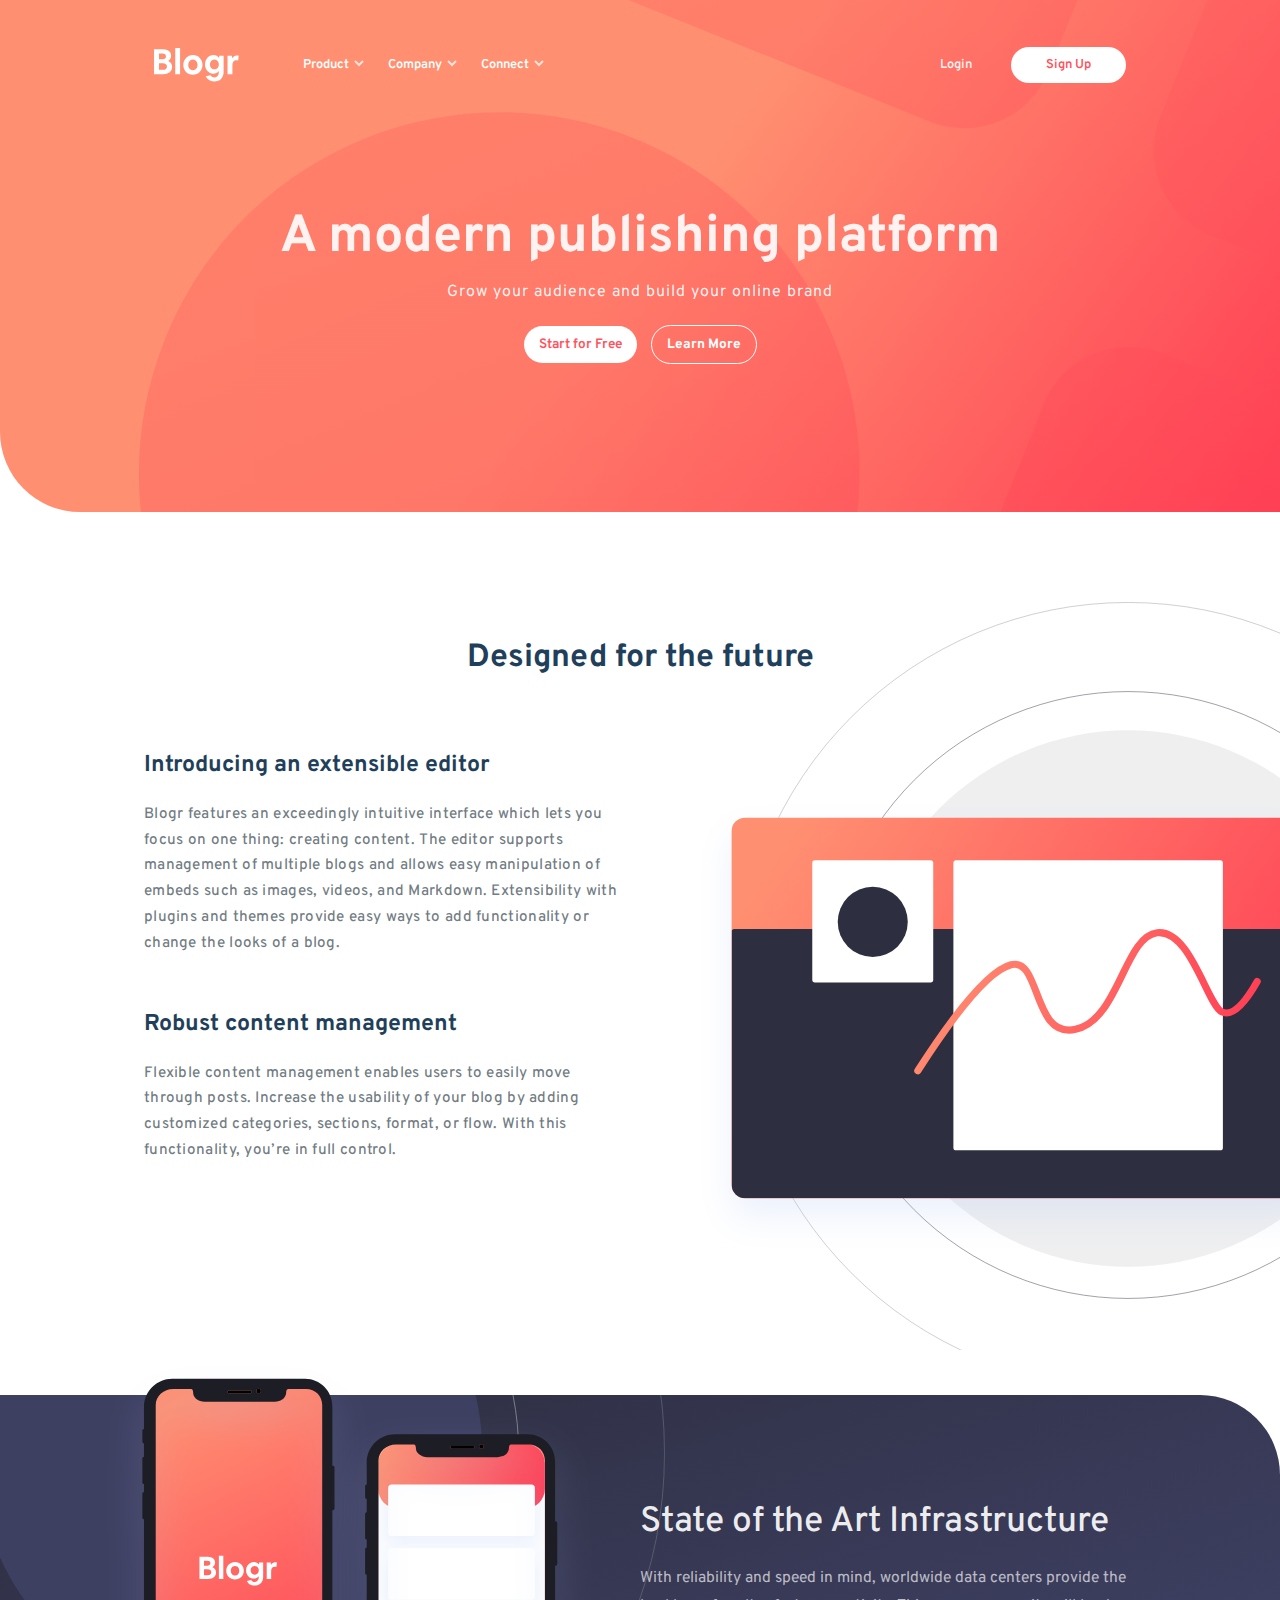
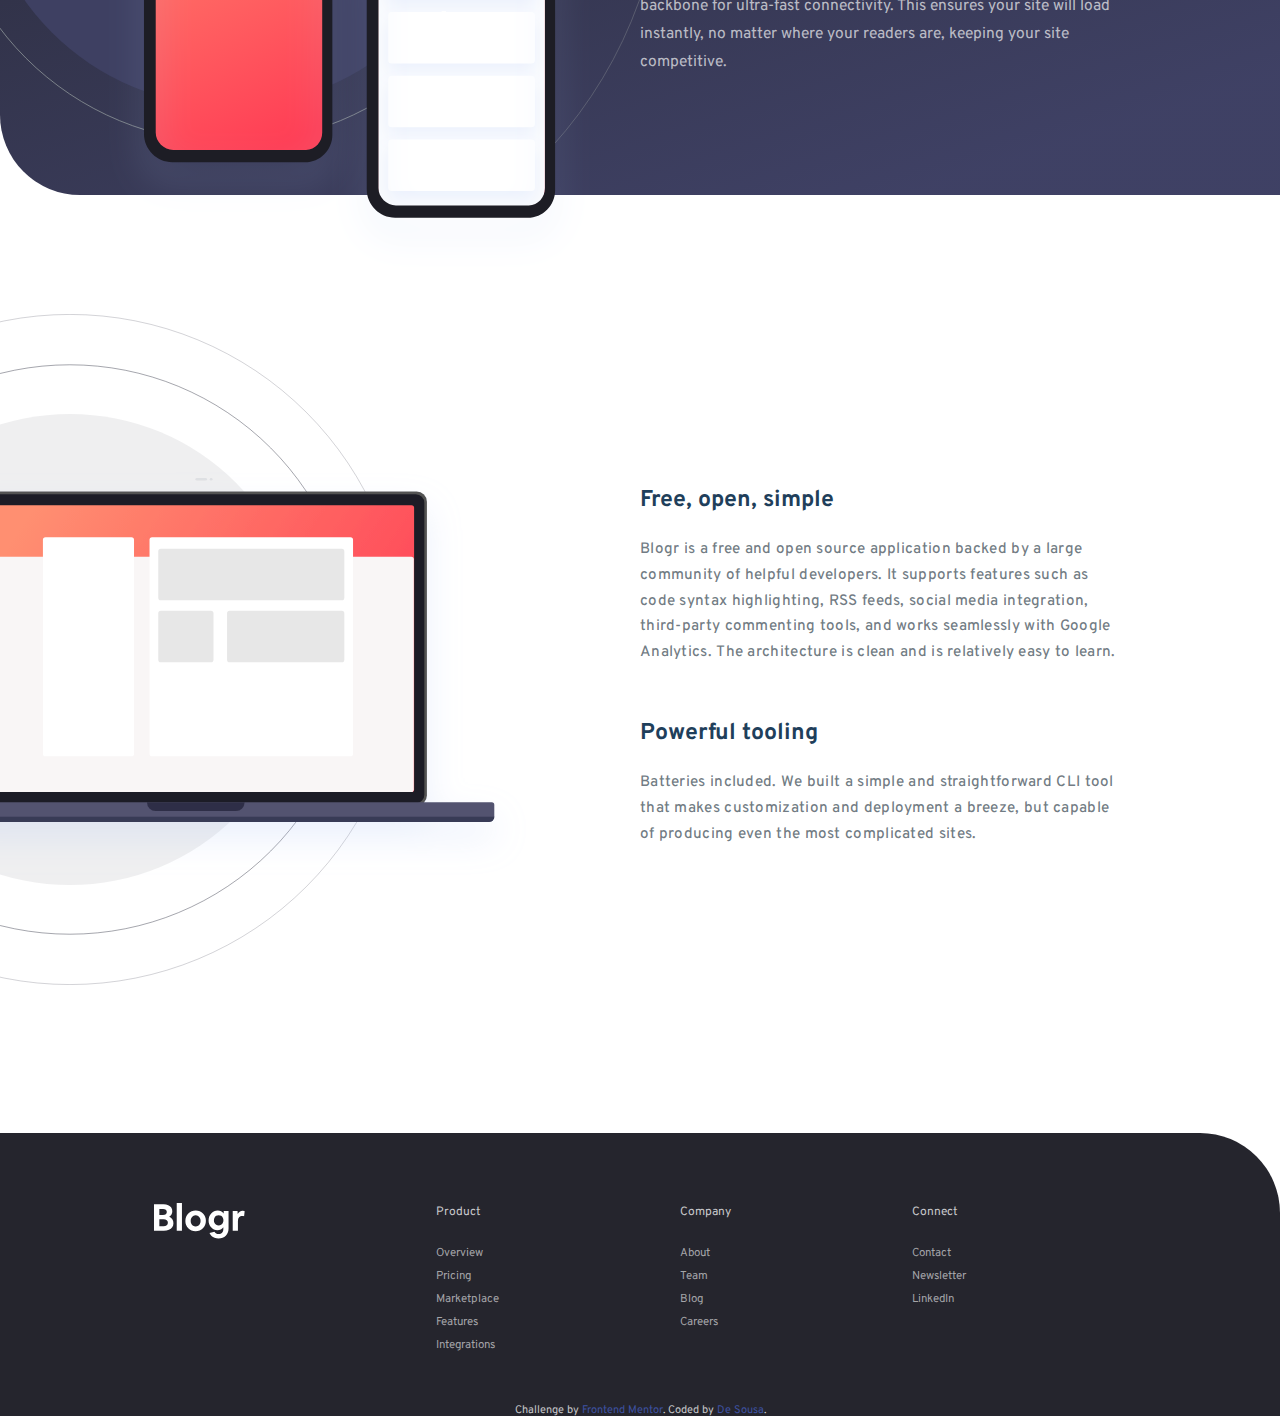
==== commit 1da25431: "navbar js corrected" ====
--- a/Blogr-Landing-Page/index.html
+++ b/Blogr-Landing-Page/index.html
@@ -14,15 +14,16 @@
         <div class="container">
             <nav>
                 <div class="navbar">
+
                     <a href="#"><img src="images/logo.svg" alt="Blogr logo"></a>
                     <div class="nav-items">
 
                         <ul class="nav">
-                            <li id="nav-item">
-                                Product <div class="drop-arrow">
-                                </div>
+                            <li id="nav-item" class="dropbtn | click-menu">
+                                Product
+                                <div class="drop-arrow"></div>
                             </li>
-                            <div class="drop-content">
+                            <div id="drop-content" class="drop-content">
                                 <a href="#">Overview</a>
                                 <a href="#">Pricing</a>
                                 <a href="#">Marketplace</a>
@@ -30,22 +31,22 @@
                                 <a href="#">Integrations</a>
                             </div>
 
-                            <li id="nav-item-company">
-                                Company <div class="drop-arrow-company">
-                                </div>
+                            <li id="nav-item-company" class="dropbtn | click-menu">
+                                Company
+                                <div class="drop-arrow"></div>
                             </li>
-                            <div class="drop-content-company">
+                            <div id="drop-content-company" class="drop-content">
                                 <a href="#">About</a>
                                 <a href="#">Team</a>
                                 <a href="#">Blog</a>
                                 <a href="#">Careers</a>
                             </div>
 
-                            <li id="nav-item-connect">
-                                Connect <div class="drop-arrow-connect">
-                                </div>
+                            <li id="nav-item-connect" class="dropbtn | click-menu">
+                                Connect
+                                <div class="drop-arrow"></div>
                             </li>
-                            <div class="drop-content-connect">
+                            <div id="drop-content-connect" class="drop-content">
                                 <a href="#">Contact</a>
                                 <a href="#">Newsletter</a>
                                 <a href="#">LinkedIn</a>
@@ -58,17 +59,21 @@
                             <li><a href="#" class="btn">Sign Up</a></li>
                         </ul>
                     </div>
-
+                    <!--nav-items end-->
+                    <div class="hamb"></div>
                 </div>
             </nav> <!-- Container End-->
         </div>
         <div class="overlay">
-            <h1>A modern publishing platform</h1>
-            <p>Grow your audience and build your online brand</p>
-            <div class="header-buttons">
-                <a href="#" class="header-btn-dark">Start for Free</a>
-                <a href="#" class="header-btn-light">Learn More</a>
-            </div>
+            <div class="container">
+                <h1>A modern publishing platform</h1>
+                <p>Grow your audience and build your online brand</p>
+                <div class="header-buttons">
+                    <a href="#" class="header-btn-dark">Start for Free</a>
+                    <a href="#" class="header-btn-light">Learn More</a>
+                </div>
+            </div>
+
         </div><!-- Overlay end-->
 
     </header>
--- a/Blogr-Landing-Page/style.css
+++ b/Blogr-Landing-Page/style.css
@@ -93,8 +93,8 @@
 header {
     margin-bottom: 0;
     overflow: hidden;
-    max-height: 590px;
     max-width: 100%;
+
 }
 
 .container {
@@ -114,6 +114,20 @@
     padding-inline: 90px;
 }
 
+.navbar>.hamb {
+    display: none;
+    max-width: 40px;
+    width: 27px;
+    height: 27px;
+    background-image: url(images/icon-hamburger.svg);
+    background-repeat: no-repeat;
+    background-size: cover;
+    background-position: center;
+
+
+
+}
+
 .nav-items {
     display: flex;
     justify-content: space-between;
@@ -152,17 +166,13 @@
     font-weight: 600;
 }
 
-#nav-item:hover,
-#nav-item-company:hover,
-#nav-item-connect:hover {
+.dropbtn:hover {
     text-decoration: underline;
     text-shadow: 0 0 1px white;
 }
 
 
-.drop-content,
-.drop-content-company,
-.drop-content-connect {
+.drop-content {
     display: none;
     position: absolute;
     top: 40px;
@@ -174,21 +184,19 @@
     font-weight: 400;
 }
 
-.drop-content {
-    left: 238px;
-}
-
-.drop-content-company {
-    left: 331px;
-}
-
-.drop-content-connect {
+#drop-content {
+    left: 234px;
+}
+
+#drop-content-company {
+    left: 327px;
+}
+
+#drop-content-connect {
     left: 426px;
 }
 
-.drop-content a,
-.drop-content-company a,
-.drop-content-connect a {
+.drop-content a {
     float: none;
     color: black;
     padding: 12px 16px;
@@ -197,9 +205,7 @@
     text-align: left;
 }
 
-.drop-content a:hover,
-.drop-content-company a:hover,
-.drop-content-connect a:hover {
+.drop-content a:hover {
     font-weight: 600;
 }
 
@@ -218,9 +224,7 @@
     top: -4px;
 }
 
-.active {
-    display: block;
-}
+
 
 .log {
     font-weight: 400;
@@ -350,7 +354,7 @@
 .main-content {
     position: relative;
     inset: 0;
-    padding-bottom: 150px;
+    padding-bottom: 105px;
 }
 
 .left {
@@ -368,7 +372,7 @@
 
 .left p,
 .tools-right p {
-    font-size: .8rem;
+    font-size: .95rem;
     margin-bottom: 3.5rem;
     color: hsl(207deg 13% 34% / 78%);
     font-weight: 500;
@@ -378,15 +382,15 @@
 }
 
 .right {
-    width: 50%;
+    width: 60%;
     position: absolute;
-    top: 00px;
+    top: 0;
     right: -240px;
     background-image: url('images/illustration-editor-desktop.svg');
     background-repeat: no-repeat;
-    background-size: 98%;
-
-    padding: 400px;
+    background-size: 100%;
+
+    padding: 412px;
     z-index: 999;
 }
 
@@ -450,9 +454,9 @@
 .banner-right p {
     color: rgba(255, 255, 255, 0.665);
     line-height: 1.8;
-    font-size: 1rem;
+    font-size: .975rem;
     font-weight: 400;
-    padding-right: 45px;
+    padding-right: 65px;
 }
 
 
@@ -461,23 +465,23 @@
     position: relative;
     overflow: hidden;
     padding-top: 240px;
-    padding-bottom: 115px;
+    padding-bottom: 230px;
 
 
 }
 
 .tools-left {
-    width: 61%;
+    width: 65%;
     position: absolute;
     top: 55px;
-    left: -249px;
+    left: -265px;
 
     background-image: url('images/illustration-laptop-desktop.svg');
     background-repeat: no-repeat;
     background-size: 100%;
 
     padding-top: 355px;
-    padding-bottom: 355px;
+    padding-bottom: 405px;
 
 }
 
@@ -489,7 +493,7 @@
 }
 
 .tools-right p {
-    padding-right: 100px;
+    padding-right: 90px;
 }
 
 
@@ -532,9 +536,180 @@
     text-decoration: underline;
 }
 
-@media(max-width:375px) {}
-
-
+@media(max-width:375px) {
+    body {
+        display: block;
+    }
+
+    header {
+        overflow: visible;
+    }
+
+    main {
+        position: relative;
+        z-index: 1;
+    }
+
+    .navbar>.hamb {
+        display: block;
+    }
+
+    .container {
+        max-width: 85%;
+    }
+
+    .navbar {
+        position: relative;
+        justify-content: space-between;
+        width: 100%;
+
+        margin-top: 40px;
+        padding-inline: 0;
+
+
+    }
+
+
+
+    .nav-items {
+        display: none;
+        position: absolute;
+
+        top: 75px;
+        text-align: center;
+        color: hsl(208, 49%, 24%);
+
+        margin-left: 0;
+        padding-left: 0;
+        background: white;
+        box-shadow: 0px 8px 36px 0px rgba(0, 0, 0, 0.2);
+
+        border-radius: 5px;
+        overflow: hidden;
+    }
+
+    #nav-item:hover,
+    #nav-item-company:hover,
+    #nav-item-connect:hover {
+        text-decoration: none;
+    }
+
+
+
+    .nav li {
+        display: block;
+        margin-bottom: 2rem;
+        font-weight: 800;
+        font-size: 1rem;
+    }
+
+
+
+    .drop-content,
+    .drop-content-company,
+    .drop-content-connect {
+        position: inherit;
+        max-width: 90%;
+        margin: auto;
+        background: hsla(240, 3%, 79%, 0.494);
+        box-shadow: none;
+        padding-block: 15px;
+        margin-top: -20px;
+        margin-bottom: 20px;
+        font-size: .9rem;
+        font-weight: 600;
+        opacity: .7;
+    }
+
+
+
+    .drop-arrow,
+    .drop-arrow-company,
+    .drop-arrow-connect {
+        width: 10px;
+        height: 10px;
+
+        display: inline-block;
+        position: relative;
+        top: 1px;
+
+        background: url('images/icon-arrow-dark.svg');
+        background-repeat: no-repeat;
+
+
+    }
+
+    .up-arrow {
+        transform: rotate(180deg);
+        position: relative;
+        top: -1px;
+    }
+
+    .drop-content a,
+    .drop-content-company a,
+    .drop-content-connect a {
+        text-align: center;
+    }
+
+
+    .nav-items ul {
+        display: block;
+        max-width: 100%;
+
+        border-top: 1px solid hsla(240, 3%, 79%, 0.594);
+        padding-block: 40px;
+        margin-inline: 0 auto;
+
+    }
+
+    .log .login {
+        margin-bottom: 40px;
+    }
+
+    .nav-items .log li a {
+
+        color: lime;
+    }
+
+    .overlay {
+        top: -100px;
+    }
+
+    .overlay::after {
+        background-image: url(images/bg-pattern-intro-mobile.svg);
+        background-size: 360%;
+        background-position: 35% 32%;
+
+        opacity: .7;
+
+    }
+
+    .overlay h1 {
+        font-size: 2rem;
+        line-height: 1.2;
+        font-weight: 400;
+    }
+
+    .overlay p {
+        font-weight: 100;
+        margin-bottom: 3rem;
+    }
+}
+
+/** media end*/
+
+/** utility js classes **/
+.active {
+    display: block;
+}
+
+.light-font {
+    opacity: .9;
+}
+
+.inactive {
+    display: none;
+}
 
 /* ATRIBUTION*/
 .attribution {
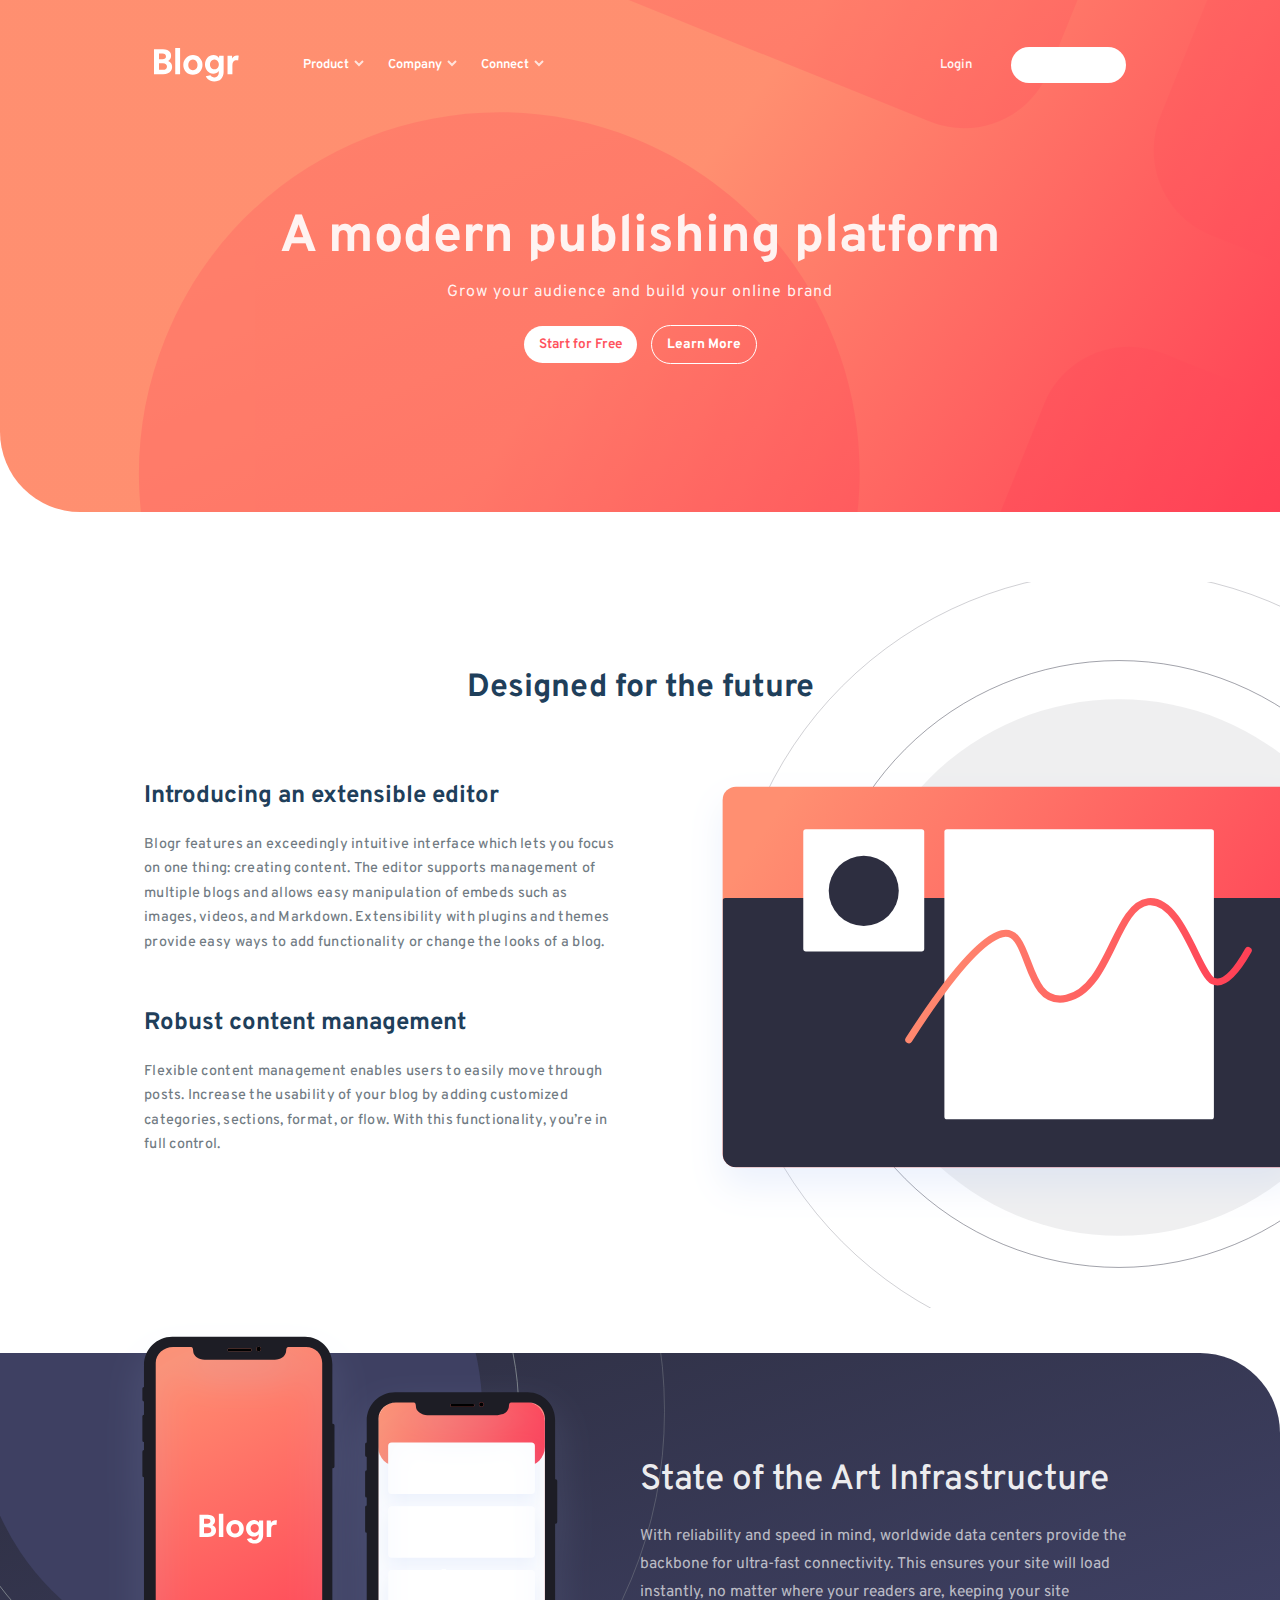
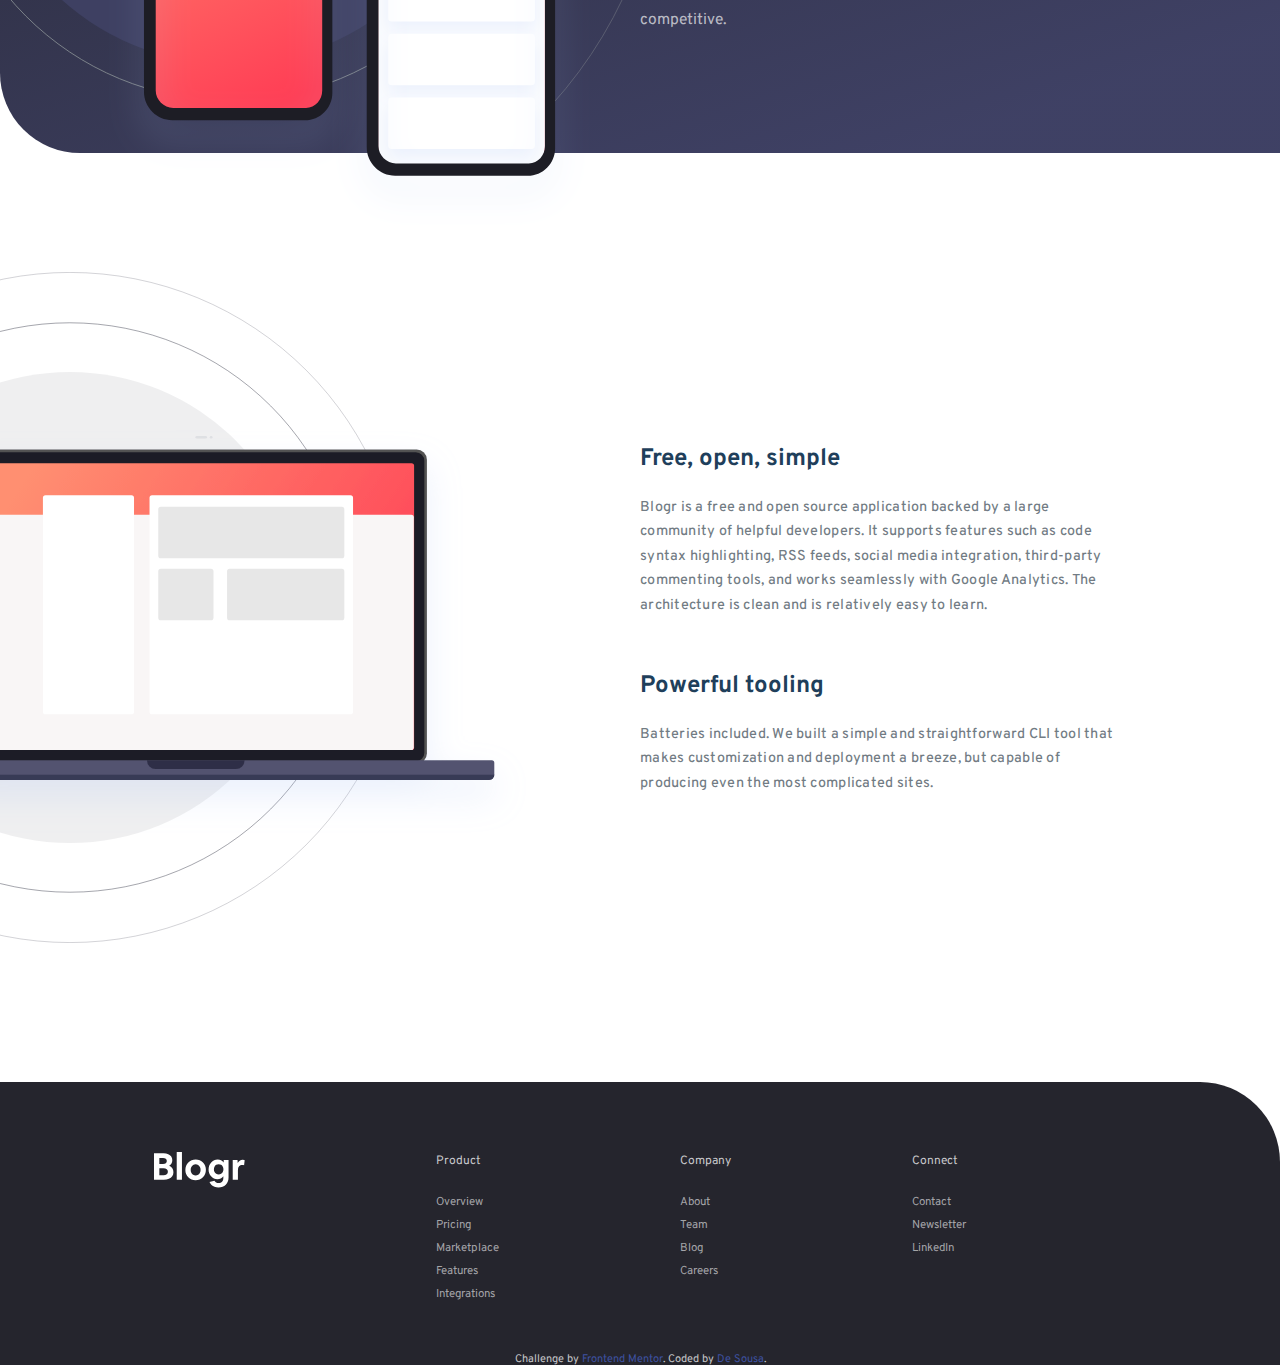
==== commit 6561179a: "css completed" ====
--- a/Blogr-Landing-Page/index.html
+++ b/Blogr-Landing-Page/index.html
@@ -99,27 +99,32 @@
                         by adding customized categories, sections, format, or flow. With this functionality, you’re in
                         full
                         control.</p>
+
                 </div><!-- left end-->
-
+                <div class="right"></div>
             </div><!-- Container main-content-->
-            <div class="right"></div>
+
         </section>
 
 
         <section class="banner">
-            <div class="container">
-                <div class="banner-left">
+            <div class="banner-left"></div>
+            <div class="banner-inner">
+                <div class="container">
+
+
+                    <div class="banner-right">
+                        <h4 class="banner-title">State of the Art Infrastructure</h4>
+                        <p>With reliability and speed in mind, worldwide data centers provide the backbone for
+                            ultra-fast
+                            connectivity.
+                            This ensures your site will load instantly, no matter where your readers are, keeping your
+                            site
+                            competitive.</p>
+                    </div>
                 </div>
-
-                <div class="banner-right">
-                    <h4 class="banner-title">State of the Art Infrastructure</h4>
-                    <p>With reliability and speed in mind, worldwide data centers provide the backbone for ultra-fast
-                        connectivity.
-                        This ensures your site will load instantly, no matter where your readers are, keeping your site
-                        competitive.</p>
-                </div>
-            </div>
-            <!--container end-->
+                <!--container end-->
+            </div><!-- banner-inner end-->
         </section>
         <!--banner end-->
 
--- a/Blogr-Landing-Page/style.css
+++ b/Blogr-Landing-Page/style.css
@@ -243,7 +243,7 @@
     padding: 10px 35px;
     background: hsla(0, 0%, 100%);
     border-radius: 50px;
-    color: hsl(356, 100%, 66%) !important;
+    color: hsl(356, 100%, 66%);
     font-weight: 600 !important;
 }
 
@@ -304,7 +304,6 @@
 }
 
 .header-buttons a {
-
     font-size: .85rem;
 }
 
@@ -342,7 +341,9 @@
     padding-top: 2.5rem;
     max-width: 100%;
     overflow: hidden;
-    padding-bottom: 25px;
+    padding-bottom: 24px;
+    padding-top: 90px;
+    margin-top: -20px;
 }
 
 .section-title {
@@ -354,7 +355,7 @@
 .main-content {
     position: relative;
     inset: 0;
-    padding-bottom: 105px;
+    padding-bottom: 70px;
 }
 
 .left {
@@ -365,14 +366,14 @@
 
 .left h4,
 .tools-right h4 {
-    font-size: 1.44rem;
+    font-size: 1.5rem;
     margin-bottom: 1.55rem;
     color: hsl(208, 49%, 24%);
 }
 
 .left p,
 .tools-right p {
-    font-size: .95rem;
+    font-size: .9rem;
     margin-bottom: 3.5rem;
     color: hsl(207deg 13% 34% / 78%);
     font-weight: 500;
@@ -382,13 +383,13 @@
 }
 
 .right {
-    width: 60%;
+
     position: absolute;
-    top: 0;
-    right: -240px;
+    top: -213px;
+    right: -295px;
     background-image: url('images/illustration-editor-desktop.svg');
     background-repeat: no-repeat;
-    background-size: 100%;
+    background-size: contain;
 
     padding: 412px;
     z-index: 999;
@@ -565,11 +566,7 @@
 
         margin-top: 40px;
         padding-inline: 0;
-
-
-    }
-
-
+    }
 
     .nav-items {
         display: none;
@@ -593,8 +590,6 @@
     #nav-item-connect:hover {
         text-decoration: none;
     }
-
-
 
     .nav li {
         display: block;
@@ -603,11 +598,7 @@
         font-size: 1rem;
     }
 
-
-
-    .drop-content,
-    .drop-content-company,
-    .drop-content-connect {
+    .drop-content {
         position: inherit;
         max-width: 90%;
         margin: auto;
@@ -621,11 +612,7 @@
         opacity: .7;
     }
 
-
-
-    .drop-arrow,
-    .drop-arrow-company,
-    .drop-arrow-connect {
+    .drop-arrow {
         width: 10px;
         height: 10px;
 
@@ -635,8 +622,6 @@
 
         background: url('images/icon-arrow-dark.svg');
         background-repeat: no-repeat;
-
-
     }
 
     .up-arrow {
@@ -645,9 +630,7 @@
         top: -1px;
     }
 
-    .drop-content a,
-    .drop-content-company a,
-    .drop-content-connect a {
+    .drop-content a {
         text-align: center;
     }
 
@@ -657,18 +640,33 @@
         max-width: 100%;
 
         border-top: 1px solid hsla(240, 3%, 79%, 0.594);
-        padding-block: 40px;
+        padding-top: 40px;
+        padding-bottom: 5px;
         margin-inline: 0 auto;
-
-    }
-
-    .log .login {
-        margin-bottom: 40px;
-    }
-
-    .nav-items .log li a {
-
-        color: lime;
+    }
+
+    ul.log {
+        width: 90%;
+        margin-inline: auto;
+        padding-right: 0;
+        text-align: center;
+        padding-bottom: 40px;
+    }
+
+    li.login {
+        margin-bottom: 30px;
+        margin-right: 0;
+        font-size: 1rem;
+    }
+
+
+    .nav-items .log .login a {
+        color: hsl(208, 49%, 24%);
+    }
+
+    ul .btn {
+        background: linear-gradient(0.35turn, hsl(13, 100%, 72%)50%, hsl(353, 100%, 62%));
+
     }
 
     .overlay {
@@ -693,6 +691,165 @@
     .overlay p {
         font-weight: 100;
         margin-bottom: 3rem;
+    }
+
+    /** header end **/
+    /** Main Starts **/
+    .designed-future {
+        margin-top: -80px;
+    }
+
+    .designed-future h2 {
+        font-size: 1.5rem;
+        font-weight: bolder;
+        padding-bottom: 50px;
+    }
+
+    .main-content {
+        display: flex;
+        flex-direction: column-reverse;
+
+    }
+
+
+    .left {
+        display: block;
+        max-width: 100%;
+        padding: 0;
+        text-align: center;
+        margin-top: 40px;
+    }
+
+    .left h4 {
+        font-size: 1.65rem;
+    }
+
+    .left p {
+        padding-right: 0;
+        font-size: .9rem;
+    }
+
+    .right {
+        display: block;
+        width: 100%;
+        background-image: url('images/illustration-editor-mobile.svg');
+        background-size: cover;
+        background-position: center;
+        background-repeat: no-repeat;
+        position: relative;
+        inset: 0;
+        padding: 160px;
+        margin-inline: 0 auto;
+
+    }
+
+    /** Banner  Starts**/
+    .banner {
+        padding: 0;
+        margin-top: 100px;
+    }
+
+    .banner::after {
+        content: '';
+        background: none;
+
+
+    }
+
+    .banner-inner {
+        margin: 0;
+        padding-top: 200px;
+        padding-bottom: 120px;
+        overflow: hidden;
+        border-top-right-radius: 5rem;
+    }
+
+    .banner-inner::after {
+        content: '';
+        position: relative;
+        top: -205px;
+
+        padding: 290px;
+        background-image: url('images/bg-pattern-circles.svg');
+        background-size: cover;
+        background-repeat: no-repeat;
+        background-position: -112px -259px;
+    }
+
+    .banner-right {
+        width: 100%;
+        float: none;
+        text-align: center;
+    }
+
+    .banner-right p {
+        padding: 0;
+        font-size: .95rem;
+        font-weight: 100;
+    }
+
+    .banner-left {
+        inset: 0;
+        width: 100%;
+        height: auto;
+        padding: 0;
+        top: -610px;
+
+        background-position: center;
+        background-size: 100%;
+    }
+
+    /** Banner End **/
+    /** Tools Start **/
+    .tools {
+        display: flex;
+        padding-bottom: 30px;
+    }
+
+    .tools-left {
+        max-width: 100%;
+        width: 100%;
+        max-height: 360px;
+        inset: 0;
+        padding: 0;
+        background-image: url('images/illustration-laptop-mobile.svg');
+        background-repeat: no-repeat;
+        background-size: cover;
+        background-position: center;
+    }
+
+    .tools-right {
+        width: 100%;
+        text-align: center;
+        padding-top: 170px;
+    }
+
+
+
+    .tools-right p {
+        padding-right: 0;
+    }
+
+    /** Tools End **/
+    /** Footer **/
+    .footer-container {
+        display: block;
+        text-align: center;
+        padding-right: 0;
+    }
+
+    .logo-footer {
+        width: 40%;
+        margin-inline: auto;
+    }
+
+    .footer-col {
+        margin-top: 4em;
+    }
+
+    .footer-col p,
+    .footer-col ul li a {
+        font-size: 1rem;
     }
 }
 
